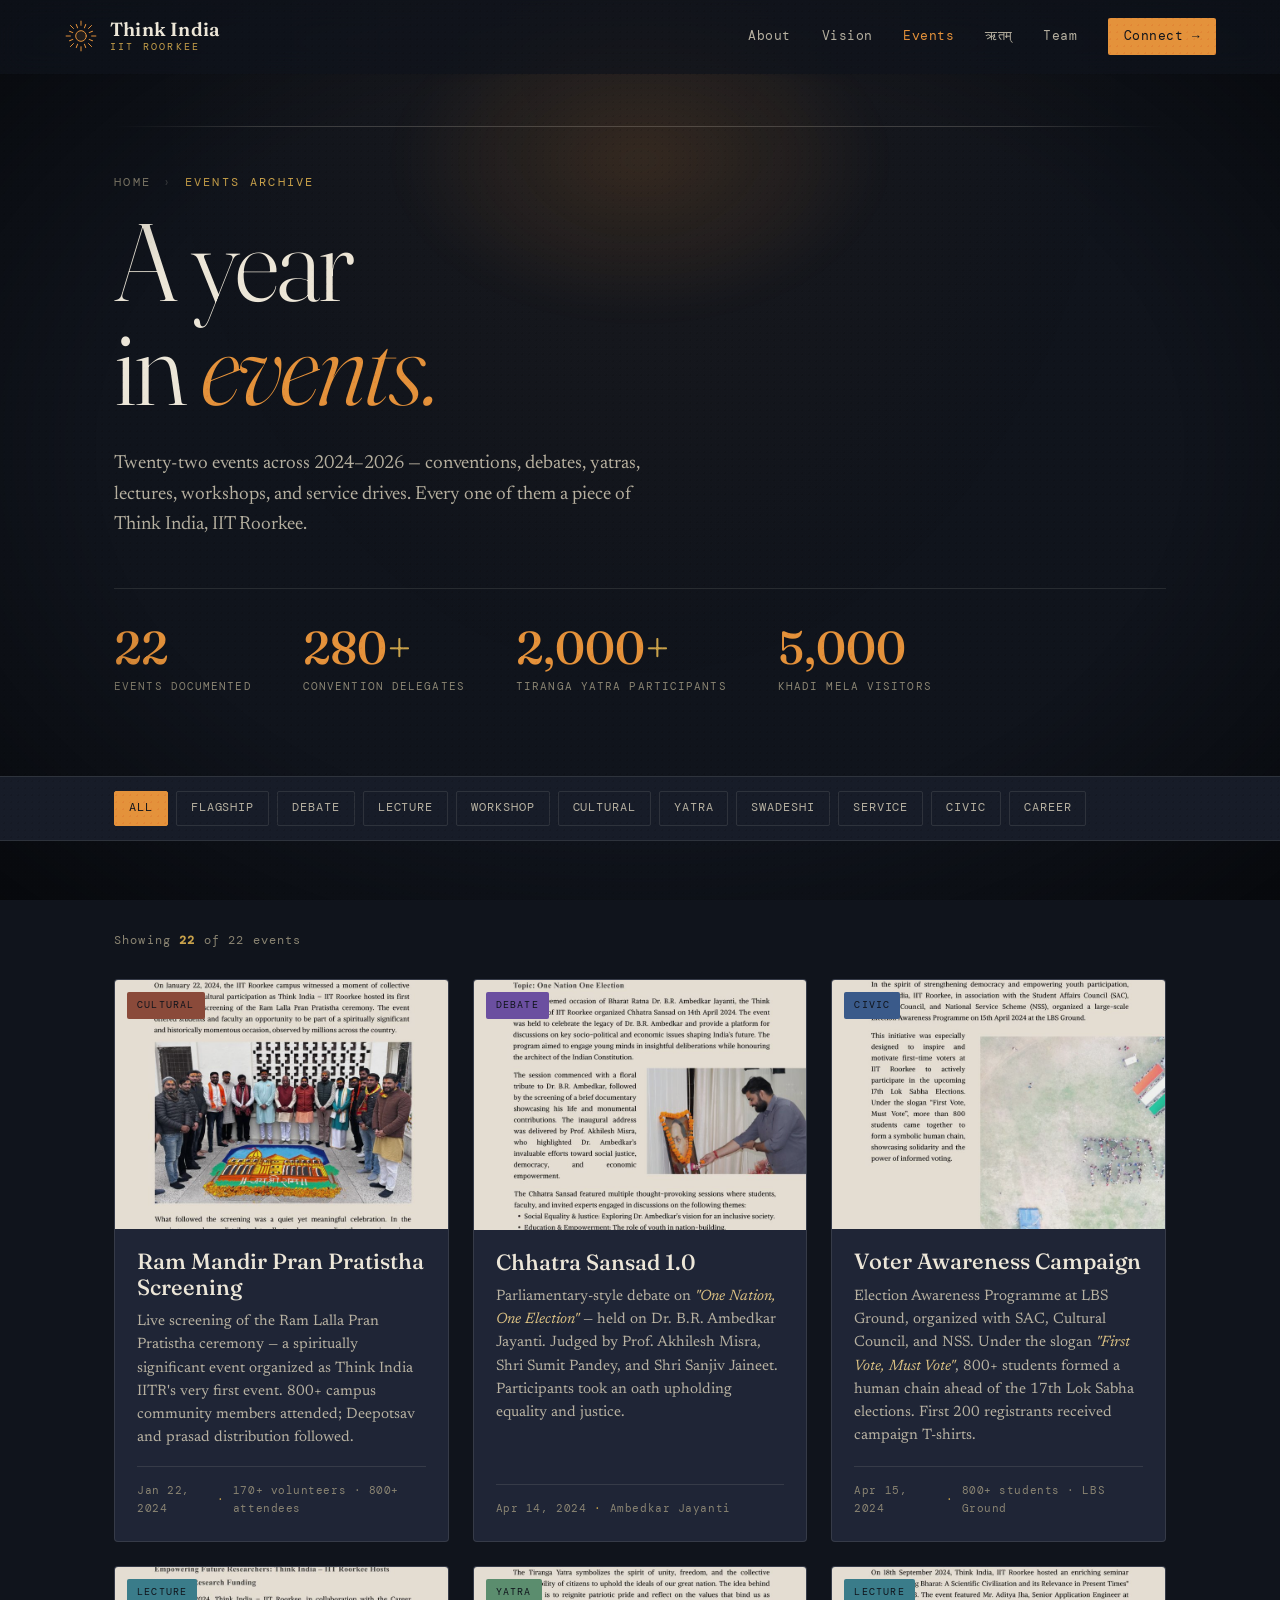
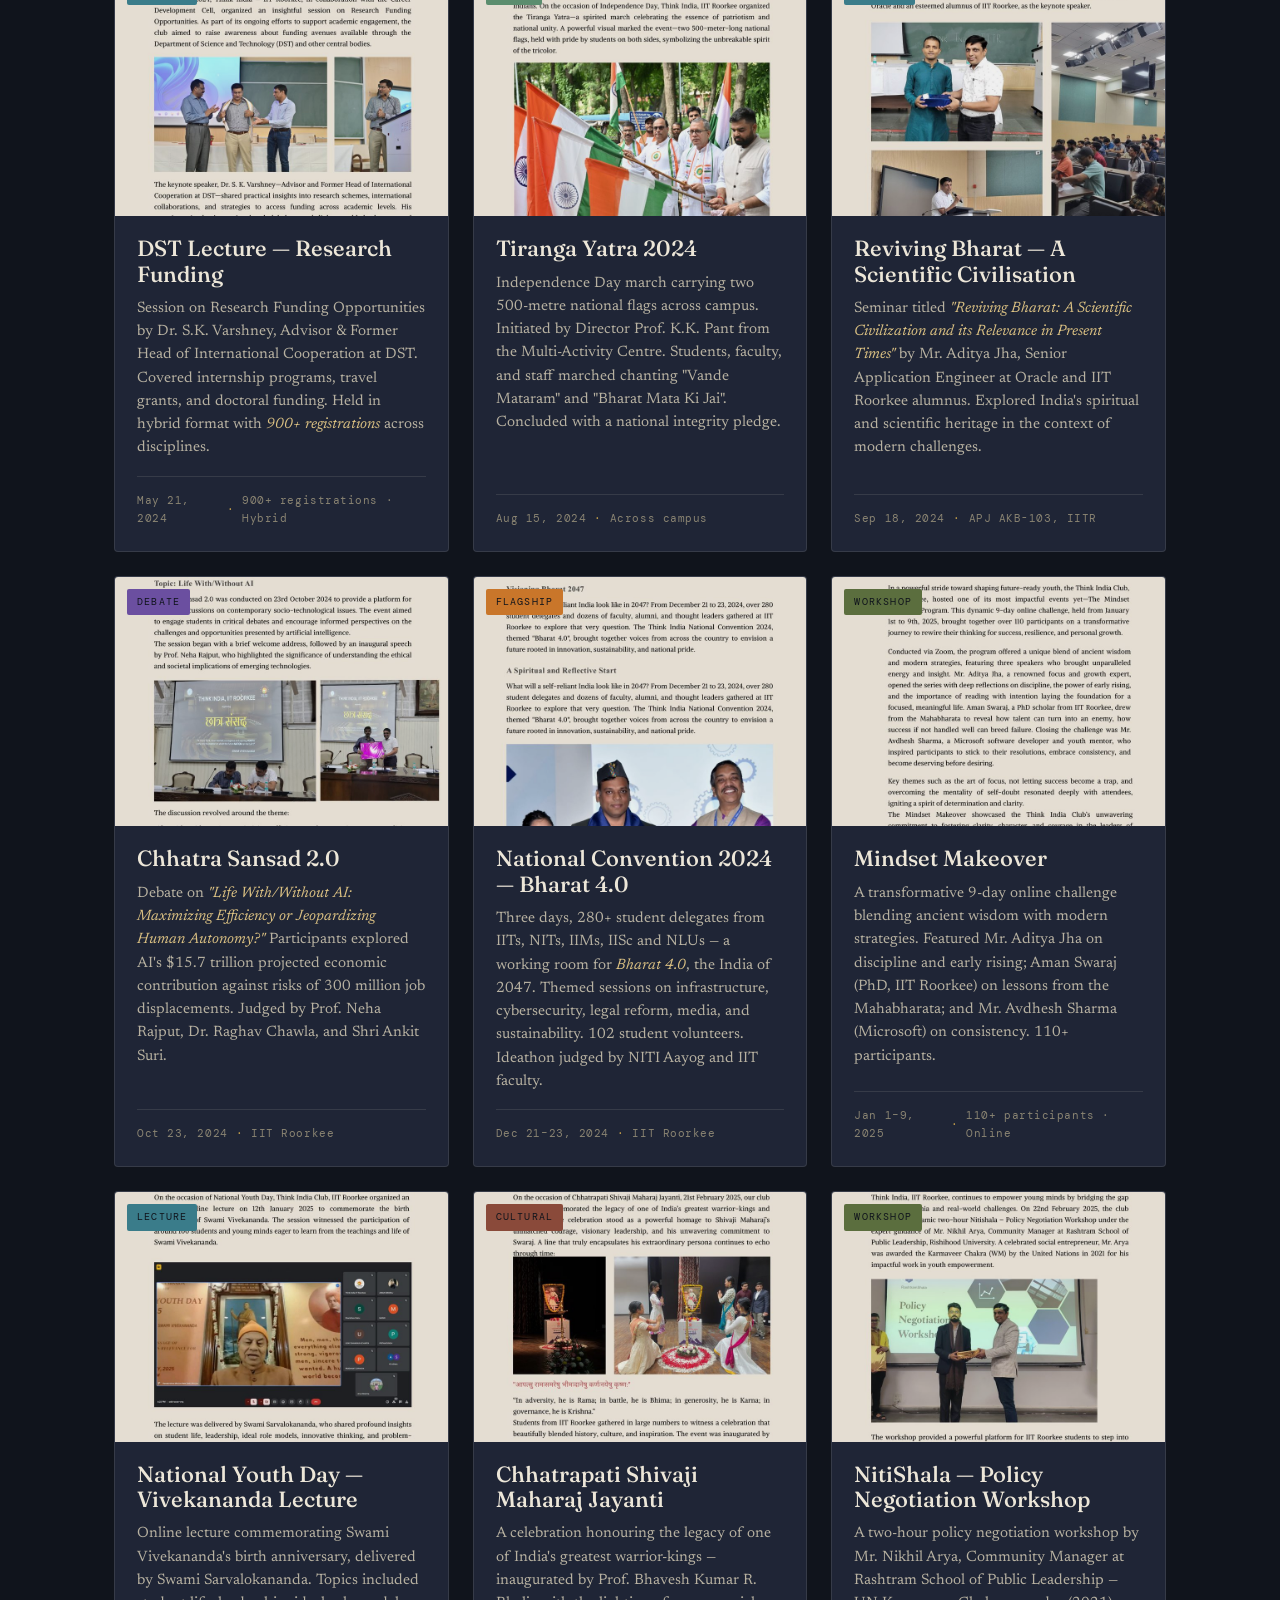
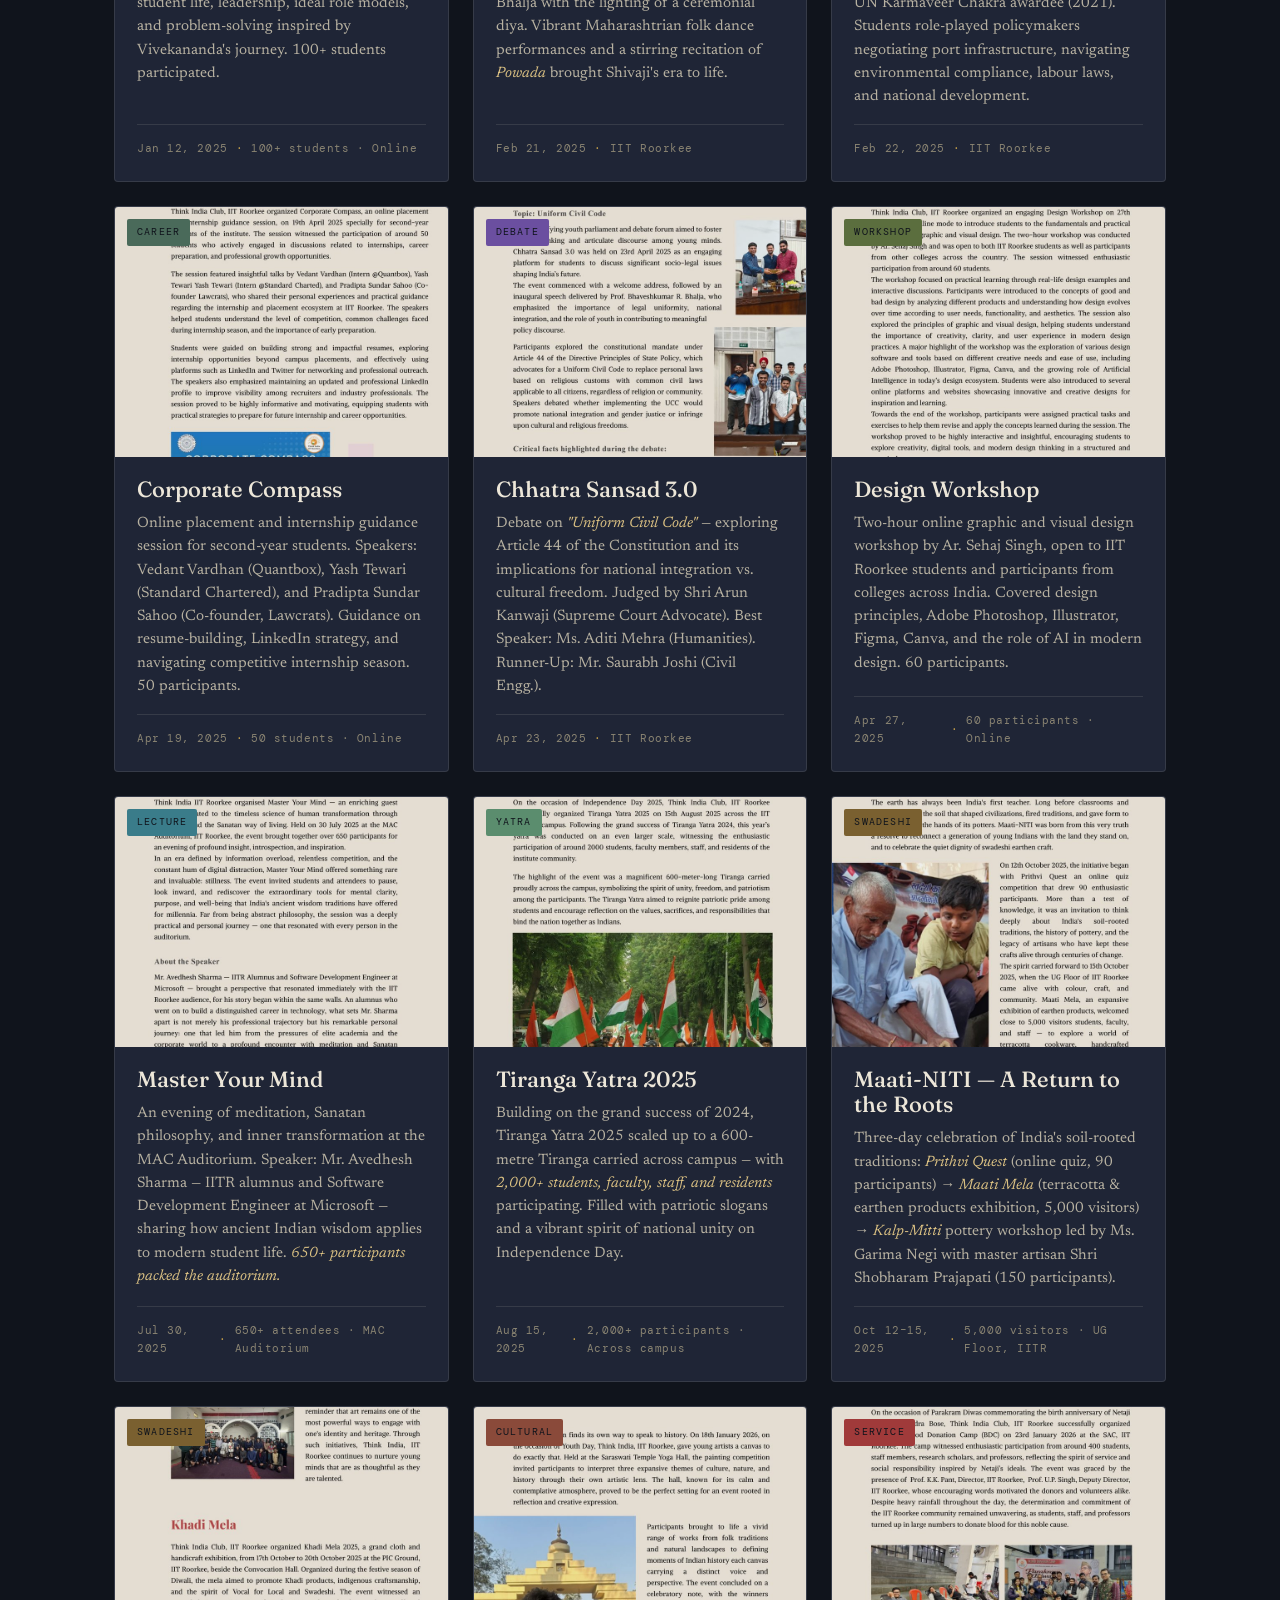
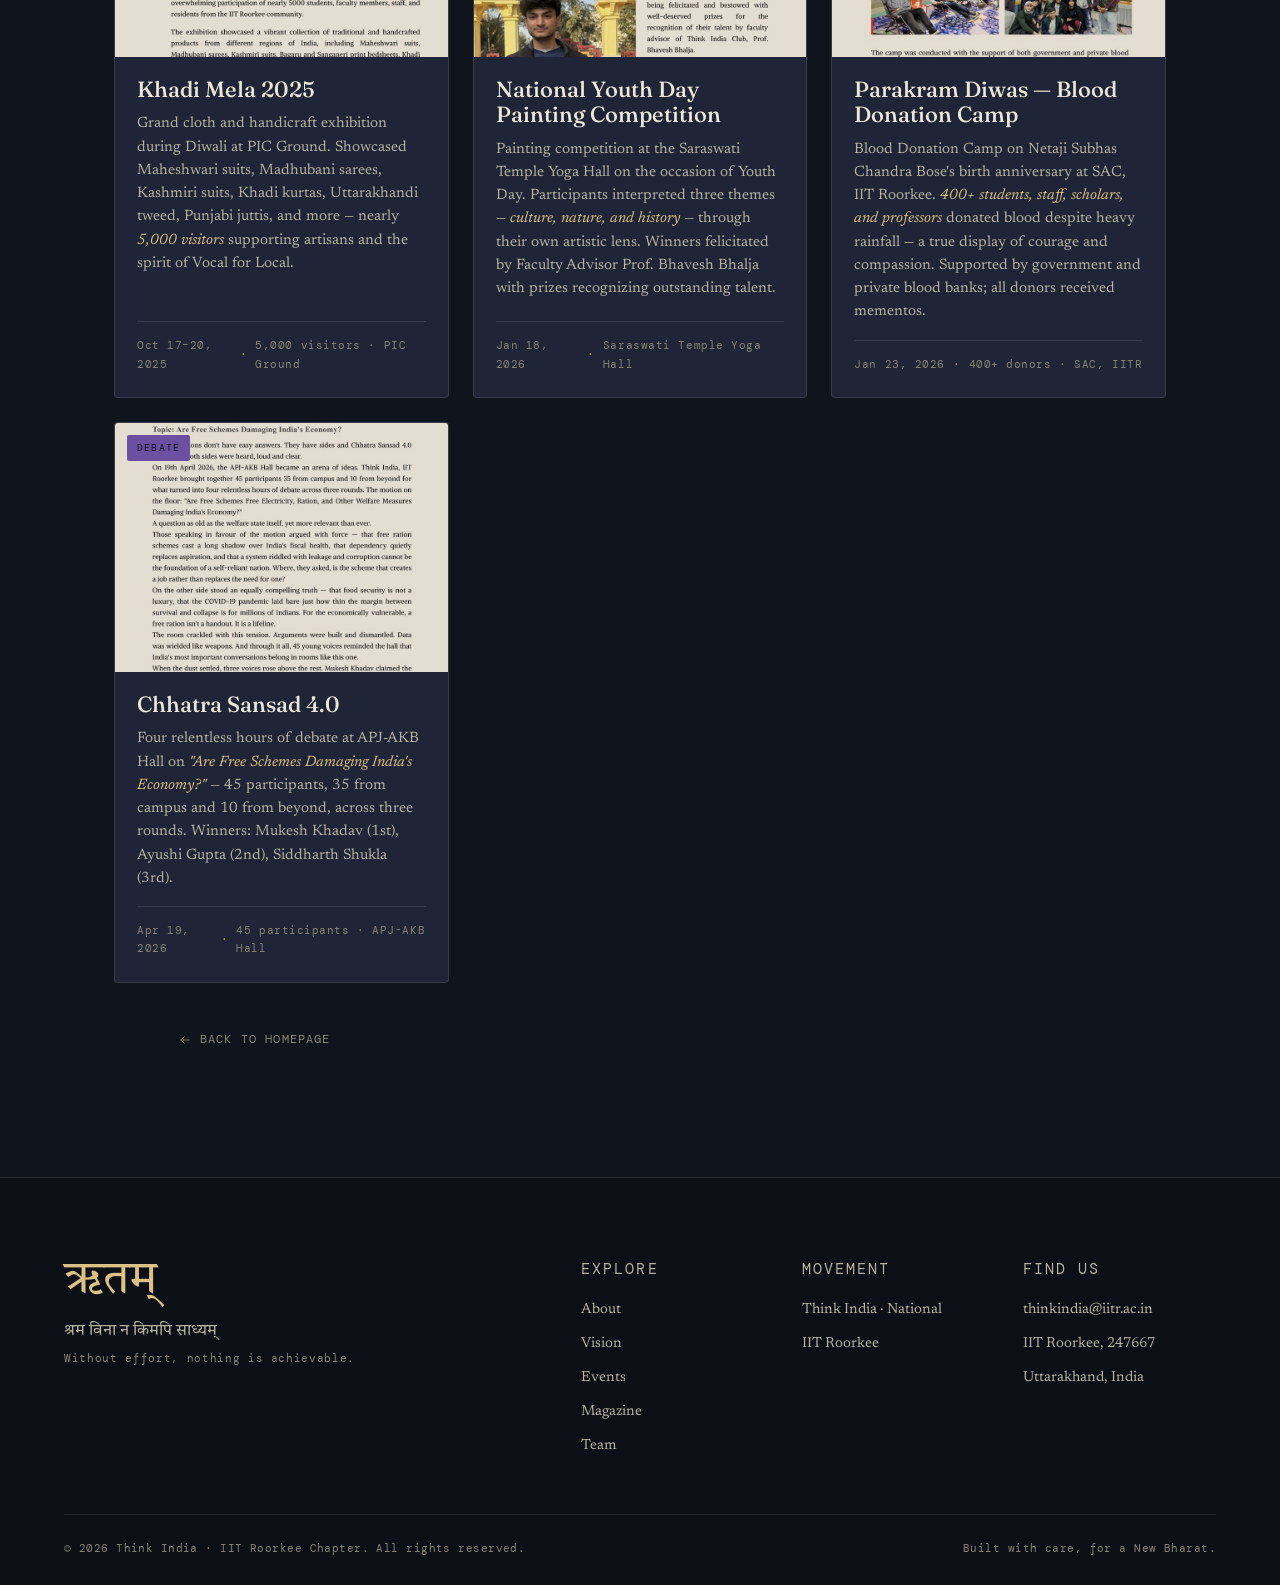
==== events.html @ f2f99e5f "Stage 2: Add events.html with all 22 events + magazine-extracted images - Build events.html: full de" ====
<!DOCTYPE html>
<html lang="en">
<head>
  <meta charset="UTF-8" />
  <meta name="viewport" content="width=device-width, initial-scale=1.0" />
  <title>Events — Think India · IIT Roorkee</title>
  <meta name="description" content="All 22 events by Think India, IIT Roorkee — conventions, debates, lectures, yatras, workshops, and service drives across 2024–2026." />

  <link rel="preconnect" href="https://fonts.googleapis.com">
  <link rel="preconnect" href="https://fonts.gstatic.com" crossorigin>
  <link href="https://fonts.googleapis.com/css2?family=Fraunces:ital,opsz,wght,SOFT,WONK@0,9..144,300..900,0..100,0..1;1,9..144,300..900,0..100,0..1&family=Newsreader:ital,opsz,wght@0,6..72,300..700;1,6..72,300..700&family=Tiro+Devanagari+Sanskrit:ital@0;1&family=DM+Mono:wght@400;500&display=swap" rel="stylesheet">

  <link rel="stylesheet" href="styles.css" />
  <style>
    /* ── Events-page–specific styles ── */

    .ev-hero {
      max-width: var(--maxw);
      margin: 0 auto;
      padding: clamp(120px,18vh,200px) var(--shell-pad-x) clamp(48px,7vw,80px);
      position: relative;
    }
    .ev-hero-glow {
      position: absolute;
      top: 0; left: 50%;
      transform: translateX(-50%);
      width: min(500px, 80vw);
      height: 320px;
      background: radial-gradient(ellipse, rgba(228,146,59,0.14) 0%, transparent 70%);
      pointer-events: none;
      filter: blur(12px);
    }
    .ev-hero-rule {
      position: absolute;
      top: clamp(100px,14vh,150px);
      left: var(--shell-pad-x); right: var(--shell-pad-x);
      height: 1px;
      background: linear-gradient(to right, transparent, var(--line-strong) 14%, var(--line-strong) 86%, transparent);
    }
    .ev-hero-kicker {
      font-family: var(--f-mono);
      font-size: 11.5px;
      letter-spacing: 0.2em;
      text-transform: uppercase;
      color: var(--gold);
      margin-bottom: 18px;
      display: flex;
      align-items: center;
      gap: 12px;
    }
    .ev-hero-kicker a {
      color: var(--ink-muted);
      transition: color 0.2s;
    }
    .ev-hero-kicker a:hover { color: var(--saffron); }
    .ev-hero-kicker span { color: var(--line-strong); }
    .ev-hero-title {
      font-family: var(--f-display);
      font-weight: 300;
      font-size: clamp(44px, 9vw, 110px);
      line-height: 0.94;
      letter-spacing: -0.025em;
      margin: 0 0 clamp(20px,3vw,32px);
      color: var(--ink);
    }
    .ev-hero-title em {
      font-style: italic;
      color: var(--saffron);
    }
    .ev-hero-deck {
      font-size: clamp(16px,1.6vw,19px);
      line-height: 1.6;
      color: var(--ink-soft);
      max-width: 54ch;
      margin: 0;
    }
    .ev-hero-stats {
      display: flex;
      gap: clamp(24px,4vw,56px);
      margin-top: clamp(32px,4vw,48px);
      padding-top: clamp(24px,3vw,36px);
      border-top: 1px solid var(--line);
      flex-wrap: wrap;
    }
    .ev-hero-stat-num {
      display: block;
      font-family: var(--f-display);
      font-weight: 500;
      font-size: clamp(28px,4vw,46px);
      line-height: 1;
      color: var(--saffron);
    }
    .ev-hero-stat-label {
      display: block;
      font-family: var(--f-mono);
      font-size: 11px;
      letter-spacing: 0.1em;
      text-transform: uppercase;
      color: var(--ink-muted);
      margin-top: 6px;
    }

    /* ── Filter bar ── */
    .ev-filters-wrap {
      background: var(--surface);
      border-top: 1px solid var(--line);
      border-bottom: 1px solid var(--line);
      position: sticky;
      top: 65px;
      z-index: 20;
    }
    .ev-filters {
      max-width: var(--maxw);
      margin: 0 auto;
      padding: 14px var(--shell-pad-x);
      display: flex;
      align-items: center;
      gap: 8px;
      overflow-x: auto;
      scrollbar-width: none;
    }
    .ev-filters::-webkit-scrollbar { display: none; }
    .ev-filter-btn {
      font-family: var(--f-mono);
      font-size: 11.5px;
      letter-spacing: 0.08em;
      text-transform: uppercase;
      color: var(--ink-soft);
      background: transparent;
      border: 1px solid var(--line);
      border-radius: 2px;
      padding: 7px 14px;
      white-space: nowrap;
      cursor: pointer;
      transition: all 0.22s var(--ease);
    }
    .ev-filter-btn:hover {
      border-color: var(--line-strong);
      color: var(--ink);
    }
    .ev-filter-btn.is-active {
      background: var(--saffron);
      border-color: var(--saffron);
      color: var(--bg);
    }

    /* ── Events grid ── */
    .ev-grid-wrap {
      max-width: var(--maxw);
      margin: 0 auto;
      padding: clamp(48px,7vw,80px) var(--shell-pad-x);
    }
    .ev-count {
      font-family: var(--f-mono);
      font-size: 11.5px;
      letter-spacing: 0.1em;
      color: var(--ink-muted);
      margin-bottom: 28px;
    }
    .ev-count strong { color: var(--gold); }

    .ev-grid {
      display: grid;
      grid-template-columns: repeat(3, 1fr);
      gap: clamp(14px,2vw,24px);
    }

    /* card — reuse .ev-card from styles.css, extend here */
    .ev-card { cursor: default; }
    .ev-card[data-href] { cursor: pointer; }

    /* No-image placeholder */
    .ev-card-placeholder {
      width: 100%; height: 100%;
      display: flex;
      align-items: center;
      justify-content: center;
      background: var(--surface-3);
      position: relative;
      overflow: hidden;
    }
    .ev-card-placeholder::before {
      content: "";
      position: absolute;
      inset: 0;
      background: var(--placeholder-grad, linear-gradient(135deg, rgba(228,146,59,0.18) 0%, rgba(91,141,110,0.12) 100%));
    }
    .ev-card-placeholder-letter {
      font-family: var(--f-display);
      font-size: 72px;
      font-weight: 600;
      color: rgba(236,230,216,0.1);
      position: relative;
      z-index: 1;
      user-select: none;
    }

    .ev-card-tag-debate   { background: #6b4fa0; }
    .ev-card-tag-lecture  { background: #3a7c8a; }
    .ev-card-tag-workshop { background: #5b6e3e; }
    .ev-card-tag-cultural { background: #8a4a3a; }
    .ev-card-tag-yatra    { background: var(--green); }
    .ev-card-tag-swadeshi { background: #7a6030; }
    .ev-card-tag-service  { background: #a03a3a; }
    .ev-card-tag-civic    { background: #3a5a8a; }
    .ev-card-tag-flagship { background: var(--saffron-deep); }
    .ev-card-tag-career   { background: #4a6a5a; }

    .ev-card.is-hidden { display: none; }

    /* No results */
    .ev-no-results {
      grid-column: 1/-1;
      text-align: center;
      padding: 60px 0;
      font-family: var(--f-display);
      font-style: italic;
      color: var(--ink-muted);
      font-size: 20px;
    }

    /* Back to top */
    .ev-back {
      display: inline-flex;
      align-items: center;
      gap: 8px;
      font-family: var(--f-mono);
      font-size: 11.5px;
      letter-spacing: 0.1em;
      text-transform: uppercase;
      color: var(--ink-muted);
      padding: clamp(32px,4vw,48px) var(--shell-pad-x);
      max-width: var(--maxw);
      margin: 0 auto;
      display: flex;
      transition: color 0.2s;
    }
    .ev-back:hover { color: var(--saffron); }
    .ev-back svg { width: 14px; height: 14px; }

    /* Responsive */
    @media (max-width: 900px) {
      .ev-grid { grid-template-columns: repeat(2,1fr); }
    }
    @media (max-width: 560px) {
      .ev-grid { grid-template-columns: 1fr; }
      .ev-hero-stats { gap: 20px; }
    }
  </style>
</head>
<body>

  <div class="grain" aria-hidden="true"></div>

  <!-- NAV -->
  <header class="nav" id="nav">
    <a href="index.html" class="brand" aria-label="Think India IIT Roorkee — home">
      <svg class="brand-mark" viewBox="0 0 48 48" aria-hidden="true">
        <g stroke="currentColor" stroke-width="1.4" fill="none" stroke-linecap="round">
          <circle cx="24" cy="24" r="7.5" fill="currentColor" fill-opacity="0.1"/>
          <line x1="24" y1="3" x2="24" y2="9"/>
          <line x1="24" y1="39" x2="24" y2="45"/>
          <line x1="3" y1="24" x2="9" y2="24"/>
          <line x1="39" y1="24" x2="45" y2="24"/>
          <line x1="9.1" y1="9.1" x2="13.4" y2="13.4"/>
          <line x1="34.6" y1="34.6" x2="38.9" y2="38.9"/>
          <line x1="38.9" y1="9.1" x2="34.6" y2="13.4"/>
          <line x1="13.4" y1="34.6" x2="9.1" y2="38.9"/>
          <line x1="24" y1="6.5" x2="24" y2="11.5" transform="rotate(22.5 24 24)"/>
          <line x1="24" y1="6.5" x2="24" y2="11.5" transform="rotate(67.5 24 24)"/>
          <line x1="24" y1="6.5" x2="24" y2="11.5" transform="rotate(112.5 24 24)"/>
          <line x1="24" y1="6.5" x2="24" y2="11.5" transform="rotate(157.5 24 24)"/>
          <line x1="24" y1="6.5" x2="24" y2="11.5" transform="rotate(202.5 24 24)"/>
          <line x1="24" y1="6.5" x2="24" y2="11.5" transform="rotate(247.5 24 24)"/>
          <line x1="24" y1="6.5" x2="24" y2="11.5" transform="rotate(292.5 24 24)"/>
          <line x1="24" y1="6.5" x2="24" y2="11.5" transform="rotate(337.5 24 24)"/>
        </g>
      </svg>
      <span class="brand-text">
        <span class="brand-name">Think India</span>
        <span class="brand-sub">IIT Roorkee</span>
      </span>
    </a>

    <nav class="nav-links" aria-label="Primary">
      <a href="index.html#about">About</a>
      <a href="index.html#pillars">Vision</a>
      <a href="events.html" style="color:var(--saffron)">Events</a>
      <a href="index.html#magazine">ऋतम्</a>
      <a href="index.html#team">Team</a>
      <a href="index.html#connect" class="nav-cta">Connect →</a>
    </nav>

    <button class="nav-toggle" aria-label="Toggle menu" aria-expanded="false">
      <span></span><span></span><span></span>
    </button>
  </header>

  <!-- HERO -->
  <div class="ev-hero">
    <div class="ev-hero-glow" aria-hidden="true"></div>
    <div class="ev-hero-rule" aria-hidden="true"></div>

    <p class="ev-hero-kicker">
      <a href="index.html">Home</a>
      <span>›</span>
      Events Archive
    </p>

    <h1 class="ev-hero-title">A year<br>in <em>events.</em></h1>
    <p class="ev-hero-deck">Twenty-two events across 2024–2026 — conventions, debates, yatras, lectures, workshops, and service drives. Every one of them a piece of Think India, IIT Roorkee.</p>

    <div class="ev-hero-stats">
      <div>
        <span class="ev-hero-stat-num">22</span>
        <span class="ev-hero-stat-label">Events documented</span>
      </div>
      <div>
        <span class="ev-hero-stat-num">280<span style="color:var(--gold)">+</span></span>
        <span class="ev-hero-stat-label">Convention delegates</span>
      </div>
      <div>
        <span class="ev-hero-stat-num">2,000<span style="color:var(--gold)">+</span></span>
        <span class="ev-hero-stat-label">Tiranga Yatra participants</span>
      </div>
      <div>
        <span class="ev-hero-stat-num">5,000</span>
        <span class="ev-hero-stat-label">Khadi Mela visitors</span>
      </div>
    </div>
  </div>

  <!-- FILTERS -->
  <div class="ev-filters-wrap">
    <div class="ev-filters" role="group" aria-label="Filter events by category">
      <button class="ev-filter-btn is-active" data-filter="all">All</button>
      <button class="ev-filter-btn" data-filter="flagship">Flagship</button>
      <button class="ev-filter-btn" data-filter="debate">Debate</button>
      <button class="ev-filter-btn" data-filter="lecture">Lecture</button>
      <button class="ev-filter-btn" data-filter="workshop">Workshop</button>
      <button class="ev-filter-btn" data-filter="cultural">Cultural</button>
      <button class="ev-filter-btn" data-filter="yatra">Yatra</button>
      <button class="ev-filter-btn" data-filter="swadeshi">Swadeshi</button>
      <button class="ev-filter-btn" data-filter="service">Service</button>
      <button class="ev-filter-btn" data-filter="civic">Civic</button>
      <button class="ev-filter-btn" data-filter="career">Career</button>
    </div>
  </div>

  <!-- GRID -->
  <div class="ev-grid-wrap">
    <p class="ev-count">Showing <strong id="ev-visible-count">22</strong> of 22 events</p>

    <div class="ev-grid" id="ev-grid">

      <!-- 01 · Ram Mandir Pran Pratistha Screening -->
      <article class="ev-card reveal" data-category="cultural" id="ram-mandir">
        <div class="ev-card-media">
          <img src="images/event-ram-mandir.jpg" alt="Live screening of Ram Lalla Pran Pratistha at IIT Roorkee" loading="lazy" />
          <span class="ev-card-tag ev-card-tag-cultural">Cultural</span>
        </div>
        <div class="ev-card-body">
          <h3 class="ev-card-title">Ram Mandir Pran Pratistha Screening</h3>
          <p class="ev-card-text">Live screening of the Ram Lalla Pran Pratistha ceremony — a spiritually significant event organized as Think India IITR's very first event. 800+ campus community members attended; Deepotsav and prasad distribution followed.</p>
          <div class="ev-card-meta">
            <span>Jan 22, 2024</span><span class="ev-dot">·</span><span>170+ volunteers · 800+ attendees</span>
          </div>
        </div>
      </article>

      <!-- 02 · Chhatra Sansad 1.0 -->
      <article class="ev-card reveal" data-category="debate" id="chhatra-sansad-1">
        <div class="ev-card-media">
          <img src="images/event-chhatra-sansad-1.jpg" alt="Chhatra Sansad 1.0 — One Nation One Election debate" loading="lazy" />
          <span class="ev-card-tag ev-card-tag-debate">Debate</span>
        </div>
        <div class="ev-card-body">
          <h3 class="ev-card-title">Chhatra Sansad 1.0</h3>
          <p class="ev-card-text">Parliamentary-style debate on <em>"One Nation, One Election"</em> — held on Dr. B.R. Ambedkar Jayanti. Judged by Prof. Akhilesh Misra, Shri Sumit Pandey, and Shri Sanjiv Jaineet. Participants took an oath upholding equality and justice.</p>
          <div class="ev-card-meta">
            <span>Apr 14, 2024</span><span class="ev-dot">·</span><span>Ambedkar Jayanti</span>
          </div>
        </div>
      </article>

      <!-- 03 · Voter Awareness Campaign -->
      <article class="ev-card reveal" data-category="civic" id="voter-awareness">
        <div class="ev-card-media">
          <img src="images/event-voter-awareness.jpg" alt="Students forming a human chain for voter awareness at LBS Ground" loading="lazy" />
          <span class="ev-card-tag ev-card-tag-civic">Civic</span>
        </div>
        <div class="ev-card-body">
          <h3 class="ev-card-title">Voter Awareness Campaign</h3>
          <p class="ev-card-text">Election Awareness Programme at LBS Ground, organized with SAC, Cultural Council, and NSS. Under the slogan <em>"First Vote, Must Vote"</em>, 800+ students formed a human chain ahead of the 17th Lok Sabha elections. First 200 registrants received campaign T-shirts.</p>
          <div class="ev-card-meta">
            <span>Apr 15, 2024</span><span class="ev-dot">·</span><span>800+ students · LBS Ground</span>
          </div>
        </div>
      </article>

      <!-- 04 · DST Lecture by S.K. Varshney -->
      <article class="ev-card reveal" data-category="lecture" id="dst-lecture">
        <div class="ev-card-media">
          <img src="images/event-dst-lecture.jpg" alt="DST Research Funding lecture by Dr. S.K. Varshney" loading="lazy" />
          <span class="ev-card-tag ev-card-tag-lecture">Lecture</span>
        </div>
        <div class="ev-card-body">
          <h3 class="ev-card-title">DST Lecture — Research Funding</h3>
          <p class="ev-card-text">Session on Research Funding Opportunities by Dr. S.K. Varshney, Advisor & Former Head of International Cooperation at DST. Covered internship programs, travel grants, and doctoral funding. Held in hybrid format with <em>900+ registrations</em> across disciplines.</p>
          <div class="ev-card-meta">
            <span>May 21, 2024</span><span class="ev-dot">·</span><span>900+ registrations · Hybrid</span>
          </div>
        </div>
      </article>

      <!-- 05 · Tiranga Yatra 2024 -->
      <article class="ev-card reveal" data-category="yatra" id="tiranga-yatra-2024">
        <div class="ev-card-media">
          <img src="images/event-tiranga-2024.jpg" alt="Students holding the tricolour during the Tiranga Yatra 2024" loading="lazy" />
          <span class="ev-card-tag ev-card-tag-yatra">Yatra</span>
        </div>
        <div class="ev-card-body">
          <h3 class="ev-card-title">Tiranga Yatra 2024</h3>
          <p class="ev-card-text">Independence Day march carrying two 500-metre national flags across campus. Initiated by Director Prof. K.K. Pant from the Multi-Activity Centre. Students, faculty, and staff marched chanting "Vande Mataram" and "Bharat Mata Ki Jai". Concluded with a national integrity pledge.</p>
          <div class="ev-card-meta">
            <span>Aug 15, 2024</span><span class="ev-dot">·</span><span>Across campus</span>
          </div>
        </div>
      </article>

      <!-- 06 · Reviving Bharat Lecture -->
      <article class="ev-card reveal" data-category="lecture" id="reviving-bharat">
        <div class="ev-card-media">
          <img src="images/event-reviving-bharat.jpg" alt="Reviving Bharat seminar at IIT Roorkee" loading="lazy" />
          <span class="ev-card-tag ev-card-tag-lecture">Lecture</span>
        </div>
        <div class="ev-card-body">
          <h3 class="ev-card-title">Reviving Bharat — A Scientific Civilisation</h3>
          <p class="ev-card-text">Seminar titled <em>"Reviving Bharat: A Scientific Civilization and its Relevance in Present Times"</em> by Mr. Aditya Jha, Senior Application Engineer at Oracle and IIT Roorkee alumnus. Explored India's spiritual and scientific heritage in the context of modern challenges.</p>
          <div class="ev-card-meta">
            <span>Sep 18, 2024</span><span class="ev-dot">·</span><span>APJ AKB-103, IITR</span>
          </div>
        </div>
      </article>

      <!-- 07 · Chhatra Sansad 2.0 -->
      <article class="ev-card reveal" data-category="debate" id="chhatra-sansad-2">
        <div class="ev-card-media">
          <img src="images/event-chhatra-sansad-2.jpg" alt="Chhatra Sansad 2.0 — Life With/Without AI debate" loading="lazy" />
          <span class="ev-card-tag ev-card-tag-debate">Debate</span>
        </div>
        <div class="ev-card-body">
          <h3 class="ev-card-title">Chhatra Sansad 2.0</h3>
          <p class="ev-card-text">Debate on <em>"Life With/Without AI: Maximizing Efficiency or Jeopardizing Human Autonomy?"</em> Participants explored AI's $15.7 trillion projected economic contribution against risks of 300 million job displacements. Judged by Prof. Neha Rajput, Dr. Raghav Chawla, and Shri Ankit Suri.</p>
          <div class="ev-card-meta">
            <span>Oct 23, 2024</span><span class="ev-dot">·</span><span>IIT Roorkee</span>
          </div>
        </div>
      </article>

      <!-- 08 · Think India National Convention 2024 -->
      <article class="ev-card reveal" data-category="flagship" id="convention">
        <div class="ev-card-media">
          <img src="images/event-convention-2024.jpg" alt="Panel discussion at the Think India National Convention 2024" loading="lazy" />
          <span class="ev-card-tag ev-card-tag-flagship">Flagship</span>
        </div>
        <div class="ev-card-body">
          <h3 class="ev-card-title">National Convention 2024 — Bharat 4.0</h3>
          <p class="ev-card-text">Three days, 280+ student delegates from IITs, NITs, IIMs, IISc and NLUs — a working room for <em>Bharat 4.0</em>, the India of 2047. Themed sessions on infrastructure, cybersecurity, legal reform, media, and sustainability. 102 student volunteers. Ideathon judged by NITI Aayog and IIT faculty.</p>
          <div class="ev-card-meta">
            <span>Dec 21–23, 2024</span><span class="ev-dot">·</span><span>IIT Roorkee</span>
          </div>
        </div>
      </article>

      <!-- 09 · Mindset Makeover -->
      <article class="ev-card reveal" data-category="workshop" id="mindset-makeover">
        <div class="ev-card-media">
          <img src="images/event-mindset-makeover.jpg" alt="Mindset Makeover 9-day online challenge" loading="lazy" />
          <span class="ev-card-tag ev-card-tag-workshop">Workshop</span>
        </div>
        <div class="ev-card-body">
          <h3 class="ev-card-title">Mindset Makeover</h3>
          <p class="ev-card-text">A transformative 9-day online challenge blending ancient wisdom with modern strategies. Featured Mr. Aditya Jha on discipline and early rising; Aman Swaraj (PhD, IIT Roorkee) on lessons from the Mahabharata; and Mr. Avdhesh Sharma (Microsoft) on consistency. 110+ participants.</p>
          <div class="ev-card-meta">
            <span>Jan 1–9, 2025</span><span class="ev-dot">·</span><span>110+ participants · Online</span>
          </div>
        </div>
      </article>

      <!-- 10 · National Youth Day -->
      <article class="ev-card reveal" data-category="lecture" id="national-youth-day">
        <div class="ev-card-media">
          <img src="images/event-national-youth-day.jpg" alt="National Youth Day Vivekananda lecture" loading="lazy" />
          <span class="ev-card-tag ev-card-tag-lecture">Lecture</span>
        </div>
        <div class="ev-card-body">
          <h3 class="ev-card-title">National Youth Day — Vivekananda Lecture</h3>
          <p class="ev-card-text">Online lecture commemorating Swami Vivekananda's birth anniversary, delivered by Swami Sarvalokananda. Topics included student life, leadership, ideal role models, and problem-solving inspired by Vivekananda's journey. 100+ students participated.</p>
          <div class="ev-card-meta">
            <span>Jan 12, 2025</span><span class="ev-dot">·</span><span>100+ students · Online</span>
          </div>
        </div>
      </article>

      <!-- 11 · Chhatrapati Shivaji Maharaj Jayanti -->
      <article class="ev-card reveal" data-category="cultural" id="shivaji-jayanti">
        <div class="ev-card-media">
          <img src="images/event-shivaji-jayanti.jpg" alt="Chhatrapati Shivaji Maharaj Jayanti celebration at IIT Roorkee" loading="lazy" />
          <span class="ev-card-tag ev-card-tag-cultural">Cultural</span>
        </div>
        <div class="ev-card-body">
          <h3 class="ev-card-title">Chhatrapati Shivaji Maharaj Jayanti</h3>
          <p class="ev-card-text">A celebration honouring the legacy of one of India's greatest warrior-kings — inaugurated by Prof. Bhavesh Kumar R. Bhalja with the lighting of a ceremonial diya. Vibrant Maharashtrian folk dance performances and a stirring recitation of <em>Powada</em> brought Shivaji's era to life.</p>
          <div class="ev-card-meta">
            <span>Feb 21, 2025</span><span class="ev-dot">·</span><span>IIT Roorkee</span>
          </div>
        </div>
      </article>

      <!-- 12 · Negotiation Workshop (NitiShala) -->
      <article class="ev-card reveal" data-category="workshop" id="negotiation-workshop">
        <div class="ev-card-media">
          <img src="images/event-negotiation.jpg" alt="NitiShala Policy Negotiation Workshop" loading="lazy" />
          <span class="ev-card-tag ev-card-tag-workshop">Workshop</span>
        </div>
        <div class="ev-card-body">
          <h3 class="ev-card-title">NitiShala — Policy Negotiation Workshop</h3>
          <p class="ev-card-text">A two-hour policy negotiation workshop by Mr. Nikhil Arya, Community Manager at Rashtram School of Public Leadership — UN Karmaveer Chakra awardee (2021). Students role-played policymakers negotiating port infrastructure, navigating environmental compliance, labour laws, and national development.</p>
          <div class="ev-card-meta">
            <span>Feb 22, 2025</span><span class="ev-dot">·</span><span>IIT Roorkee</span>
          </div>
        </div>
      </article>

      <!-- 13 · Corporate Compass -->
      <article class="ev-card reveal" data-category="career" id="corporate-compass">
        <div class="ev-card-media">
          <img src="images/event-corporate-compass.jpg" alt="Corporate Compass placement guidance session" loading="lazy" />
          <span class="ev-card-tag ev-card-tag-career">Career</span>
        </div>
        <div class="ev-card-body">
          <h3 class="ev-card-title">Corporate Compass</h3>
          <p class="ev-card-text">Online placement and internship guidance session for second-year students. Speakers: Vedant Vardhan (Quantbox), Yash Tewari (Standard Chartered), and Pradipta Sundar Sahoo (Co-founder, Lawcrats). Guidance on resume-building, LinkedIn strategy, and navigating competitive internship season. 50 participants.</p>
          <div class="ev-card-meta">
            <span>Apr 19, 2025</span><span class="ev-dot">·</span><span>50 students · Online</span>
          </div>
        </div>
      </article>

      <!-- 14 · Chhatra Sansad 3.0 -->
      <article class="ev-card reveal" data-category="debate" id="chhatra-sansad-3">
        <div class="ev-card-media">
          <img src="images/event-chhatra-sansad-3.jpg" alt="Chhatra Sansad 3.0 — Uniform Civil Code debate" loading="lazy" />
          <span class="ev-card-tag ev-card-tag-debate">Debate</span>
        </div>
        <div class="ev-card-body">
          <h3 class="ev-card-title">Chhatra Sansad 3.0</h3>
          <p class="ev-card-text">Debate on <em>"Uniform Civil Code"</em> — exploring Article 44 of the Constitution and its implications for national integration vs. cultural freedom. Judged by Shri Arun Kanwaji (Supreme Court Advocate). Best Speaker: Ms. Aditi Mehra (Humanities). Runner-Up: Mr. Saurabh Joshi (Civil Engg.).</p>
          <div class="ev-card-meta">
            <span>Apr 23, 2025</span><span class="ev-dot">·</span><span>IIT Roorkee</span>
          </div>
        </div>
      </article>

      <!-- 15 · Design Workshop -->
      <article class="ev-card reveal" data-category="workshop" id="design-workshop">
        <div class="ev-card-media">
          <img src="images/event-design-workshop.jpg" alt="Graphic and visual design workshop" loading="lazy" />
          <span class="ev-card-tag ev-card-tag-workshop">Workshop</span>
        </div>
        <div class="ev-card-body">
          <h3 class="ev-card-title">Design Workshop</h3>
          <p class="ev-card-text">Two-hour online graphic and visual design workshop by Ar. Sehaj Singh, open to IIT Roorkee students and participants from colleges across India. Covered design principles, Adobe Photoshop, Illustrator, Figma, Canva, and the role of AI in modern design. 60 participants.</p>
          <div class="ev-card-meta">
            <span>Apr 27, 2025</span><span class="ev-dot">·</span><span>60 participants · Online</span>
          </div>
        </div>
      </article>

      <!-- 16 · Master Your Mind -->
      <article class="ev-card reveal" data-category="lecture" id="master-your-mind">
        <div class="ev-card-media">
          <img src="images/event-master-mind.jpg" alt="Master Your Mind — meditation and Sanatan philosophy lecture" loading="lazy" />
          <span class="ev-card-tag ev-card-tag-lecture">Lecture</span>
        </div>
        <div class="ev-card-body">
          <h3 class="ev-card-title">Master Your Mind</h3>
          <p class="ev-card-text">An evening of meditation, Sanatan philosophy, and inner transformation at the MAC Auditorium. Speaker: Mr. Avedhesh Sharma — IITR alumnus and Software Development Engineer at Microsoft — sharing how ancient Indian wisdom applies to modern student life. <em>650+ participants packed the auditorium.</em></p>
          <div class="ev-card-meta">
            <span>Jul 30, 2025</span><span class="ev-dot">·</span><span>650+ attendees · MAC Auditorium</span>
          </div>
        </div>
      </article>

      <!-- 17 · Tiranga Yatra 2025 -->
      <article class="ev-card reveal" data-category="yatra" id="tiranga-yatra-2025">
        <div class="ev-card-media">
          <img src="images/event-tiranga-2025.jpg" alt="Students holding the 600-metre tricolour during the Tiranga Yatra 2025" loading="lazy" />
          <span class="ev-card-tag ev-card-tag-yatra">Yatra</span>
        </div>
        <div class="ev-card-body">
          <h3 class="ev-card-title">Tiranga Yatra 2025</h3>
          <p class="ev-card-text">Building on the grand success of 2024, Tiranga Yatra 2025 scaled up to a 600-metre Tiranga carried across campus — with <em>2,000+ students, faculty, staff, and residents</em> participating. Filled with patriotic slogans and a vibrant spirit of national unity on Independence Day.</p>
          <div class="ev-card-meta">
            <span>Aug 15, 2025</span><span class="ev-dot">·</span><span>2,000+ participants · Across campus</span>
          </div>
        </div>
      </article>

      <!-- 18 · Maati-NITI -->
      <article class="ev-card reveal" data-category="swadeshi" id="maati-niti">
        <div class="ev-card-media">
          <img src="images/event-maati-niti.jpg" alt="Maati-NITI — earthen craft exhibition and pottery workshop" loading="lazy" />
          <span class="ev-card-tag ev-card-tag-swadeshi">Swadeshi</span>
        </div>
        <div class="ev-card-body">
          <h3 class="ev-card-title">Maati-NITI — A Return to the Roots</h3>
          <p class="ev-card-text">Three-day celebration of India's soil-rooted traditions: <em>Prithvi Quest</em> (online quiz, 90 participants) → <em>Maati Mela</em> (terracotta & earthen products exhibition, 5,000 visitors) → <em>Kalp-Mitti</em> pottery workshop led by Ms. Garima Negi with master artisan Shri Shobharam Prajapati (150 participants).</p>
          <div class="ev-card-meta">
            <span>Oct 12–15, 2025</span><span class="ev-dot">·</span><span>5,000 visitors · UG Floor, IITR</span>
          </div>
        </div>
      </article>

      <!-- 19 · Khadi Mela 2025 -->
      <article class="ev-card reveal" data-category="swadeshi" id="khadi-mela">
        <div class="ev-card-media">
          <img src="images/event-khadi-mela.jpg" alt="Students at the Khadi Mela handicraft exhibition" loading="lazy" />
          <span class="ev-card-tag ev-card-tag-swadeshi">Swadeshi</span>
        </div>
        <div class="ev-card-body">
          <h3 class="ev-card-title">Khadi Mela 2025</h3>
          <p class="ev-card-text">Grand cloth and handicraft exhibition during Diwali at PIC Ground. Showcased Maheshwari suits, Madhubani sarees, Kashmiri suits, Khadi kurtas, Uttarakhandi tweed, Punjabi juttis, and more — nearly <em>5,000 visitors</em> supporting artisans and the spirit of Vocal for Local.</p>
          <div class="ev-card-meta">
            <span>Oct 17–20, 2025</span><span class="ev-dot">·</span><span>5,000 visitors · PIC Ground</span>
          </div>
        </div>
      </article>

      <!-- 20 · National Youth Day Painting Competition -->
      <article class="ev-card reveal" data-category="cultural" id="painting-competition">
        <div class="ev-card-media">
          <img src="images/event-painting-comp.jpg" alt="National Youth Day painting competition at Saraswati Temple Yoga Hall" loading="lazy" />
          <span class="ev-card-tag ev-card-tag-cultural">Cultural</span>
        </div>
        <div class="ev-card-body">
          <h3 class="ev-card-title">National Youth Day Painting Competition</h3>
          <p class="ev-card-text">Painting competition at the Saraswati Temple Yoga Hall on the occasion of Youth Day. Participants interpreted three themes — <em>culture, nature, and history</em> — through their own artistic lens. Winners felicitated by Faculty Advisor Prof. Bhavesh Bhalja with prizes recognizing outstanding talent.</p>
          <div class="ev-card-meta">
            <span>Jan 18, 2026</span><span class="ev-dot">·</span><span>Saraswati Temple Yoga Hall</span>
          </div>
        </div>
      </article>

      <!-- 21 · Parakram Diwas: Blood Donation Camp -->
      <article class="ev-card reveal" data-category="service" id="parakram-diwas">
        <div class="ev-card-media">
          <img src="images/event-parakram-diwas.jpg" alt="Parakram Diwas Blood Donation Camp at SAC, IIT Roorkee" loading="lazy" />
          <span class="ev-card-tag ev-card-tag-service">Service</span>
        </div>
        <div class="ev-card-body">
          <h3 class="ev-card-title">Parakram Diwas — Blood Donation Camp</h3>
          <p class="ev-card-text">Blood Donation Camp on Netaji Subhas Chandra Bose's birth anniversary at SAC, IIT Roorkee. <em>400+ students, staff, scholars, and professors</em> donated blood despite heavy rainfall — a true display of courage and compassion. Supported by government and private blood banks; all donors received mementos.</p>
          <div class="ev-card-meta">
            <span>Jan 23, 2026</span><span class="ev-dot">·</span><span>400+ donors · SAC, IITR</span>
          </div>
        </div>
      </article>

      <!-- 22 · Chhatra Sansad 4.0 -->
      <article class="ev-card reveal" data-category="debate" id="chhatra-sansad-4">
        <div class="ev-card-media">
          <img src="images/event-chhatra-sansad-4.jpg" alt="Chhatra Sansad 4.0 — Free Schemes debate at APJ-AKB Hall" loading="lazy" />
          <span class="ev-card-tag ev-card-tag-debate">Debate</span>
        </div>
        <div class="ev-card-body">
          <h3 class="ev-card-title">Chhatra Sansad 4.0</h3>
          <p class="ev-card-text">Four relentless hours of debate at APJ-AKB Hall on <em>"Are Free Schemes Damaging India's Economy?"</em> — 45 participants, 35 from campus and 10 from beyond, across three rounds. Winners: Mukesh Khadav (1st), Ayushi Gupta (2nd), Siddharth Shukla (3rd).</p>
          <div class="ev-card-meta">
            <span>Apr 19, 2026</span><span class="ev-dot">·</span><span>45 participants · APJ-AKB Hall</span>
          </div>
        </div>
      </article>

    </div><!-- /ev-grid -->

    <!-- Back link -->
    <a href="index.html" class="ev-back">
      <svg viewBox="0 0 24 24" aria-hidden="true"><path d="M19 12H5m0 0 6-6m-6 6 6 6" stroke="currentColor" stroke-width="1.4" fill="none" stroke-linecap="round"/></svg>
      Back to homepage
    </a>
  </div>

  <!-- FOOTER -->
  <footer class="footer">
    <div class="footer-top">
      <div class="footer-brand">
        <span class="footer-mark devnagri">ऋतम्</span>
        <p class="footer-motto devnagri">श्रम विना न किमपि साध्यम्</p>
        <p class="footer-motto-en">Without effort, nothing is achievable.</p>
      </div>
      <div class="footer-cols">
        <div class="footer-col">
          <span class="footer-col-title">Explore</span>
          <a href="index.html#about">About</a>
          <a href="index.html#pillars">Vision</a>
          <a href="events.html">Events</a>
          <a href="index.html#magazine">Magazine</a>
          <a href="index.html#team">Team</a>
        </div>
        <div class="footer-col">
          <span class="footer-col-title">Movement</span>
          <a href="https://www.thinkindiaofficial.org" target="_blank" rel="noopener">Think India · National</a>
          <a href="https://www.iitr.ac.in" target="_blank" rel="noopener">IIT Roorkee</a>
        </div>
        <div class="footer-col">
          <span class="footer-col-title">Find us</span>
          <a href="mailto:thinkindia@iitr.ac.in">thinkindia@iitr.ac.in</a>
          <span>IIT Roorkee, 247667</span>
          <span>Uttarakhand, India</span>
        </div>
      </div>
    </div>
    <div class="footer-bottom">
      <span>© <span id="year">2026</span> Think India · IIT Roorkee Chapter. All rights reserved.</span>
      <span>Built with care, for a New Bharat.</span>
    </div>
  </footer>

  <script>
  (function () {
    'use strict';

    // Year
    const yr = document.getElementById('year');
    if (yr) yr.textContent = new Date().getFullYear();

    // Sticky nav
    const nav = document.getElementById('nav');
    if (nav) {
      const onScroll = () => nav.classList.toggle('is-scrolled', window.scrollY > 24);
      window.addEventListener('scroll', onScroll, { passive: true });
      onScroll();
    }

    // Mobile menu
    const toggle = document.querySelector('.nav-toggle');
    const links  = document.querySelector('.nav-links');
    if (toggle && links) {
      toggle.addEventListener('click', () => {
        const open = links.classList.toggle('is-open');
        toggle.classList.toggle('is-open', open);
        toggle.setAttribute('aria-expanded', String(open));
      });
      links.querySelectorAll('a').forEach(a => a.addEventListener('click', () => {
        links.classList.remove('is-open');
        toggle.classList.remove('is-open');
        toggle.setAttribute('aria-expanded', 'false');
      }));
    }

    // Scroll reveal
    const reveals = document.querySelectorAll('.reveal');
    reveals.forEach((el, i) => { el.style.transitionDelay = (i % 6) * 55 + 'ms'; });
    if ('IntersectionObserver' in window) {
      const io = new IntersectionObserver(entries => {
        entries.forEach(e => { if (e.isIntersecting) { e.target.classList.add('is-in'); io.unobserve(e.target); } });
      }, { rootMargin: '0px 0px -8% 0px', threshold: 0.06 });
      reveals.forEach(el => io.observe(el));
    } else {
      reveals.forEach(el => el.classList.add('is-in'));
    }

    // Filter logic
    const grid    = document.getElementById('ev-grid');
    const cards   = Array.from(grid.querySelectorAll('.ev-card'));
    const btns    = document.querySelectorAll('.ev-filter-btn');
    const counter = document.getElementById('ev-visible-count');

    function applyFilter(filter) {
      let visible = 0;
      cards.forEach(card => {
        const match = filter === 'all' || card.dataset.category === filter;
        card.classList.toggle('is-hidden', !match);
        if (match) visible++;
      });
      counter.textContent = visible;

      // No results message
      let noRes = grid.querySelector('.ev-no-results');
      if (visible === 0) {
        if (!noRes) {
          noRes = document.createElement('p');
          noRes.className = 'ev-no-results';
          noRes.textContent = 'No events in this category yet.';
          grid.appendChild(noRes);
        }
      } else if (noRes) {
        noRes.remove();
      }
    }

    btns.forEach(btn => {
      btn.addEventListener('click', () => {
        btns.forEach(b => b.classList.remove('is-active'));
        btn.classList.add('is-active');
        applyFilter(btn.dataset.filter);
      });
    });

    // Handle anchor links from index.html (e.g. events.html#convention)
    const hash = location.hash.slice(1);
    if (hash) {
      const target = document.getElementById(hash);
      if (target) {
        setTimeout(() => target.scrollIntoView({ behavior: 'smooth', block: 'center' }), 400);
        target.style.outline = '2px solid var(--saffron)';
        target.style.borderRadius = '4px';
        setTimeout(() => target.style.outline = '', 2500);
      }
    }
  })();
  </script>
</body>
</html>
---- styles.css ----
/* ============================================================
   Think India · IIT Roorkee — "Midnight Bharat"
   A dark editorial design: deep navy-charcoal, saffron,
   antique gold, and a quiet India green.
   ============================================================ */

/* ─────────────────────────  TOKENS  ───────────────────────── */
:root {
  /* Palette — Midnight Bharat. */
  --bg:          #10141c;       /* deep midnight navy-charcoal */
  --surface:     #171c28;       /* sections, panels */
  --surface-2:   #1f2536;       /* raised cards */
  --surface-3:   #0c0f15;       /* deepest — magazine band */

  --ink:         #ece6d8;       /* primary text — warm parchment */
  --ink-soft:    #b7b1a1;       /* secondary text */
  --ink-muted:   #8a8472;       /* muted captions */

  --saffron:     #e4923b;       /* primary accent */
  --saffron-deep:#c9762a;       /* hover / pressed */
  --gold:        #c9a24b;       /* fine detail, kickers, rules */
  --gold-soft:   #dbc183;       /* highlights */
  --green:       #5b8d6e;       /* secondary accent */

  --line:        rgba(236, 230, 216, 0.11);
  --line-soft:   rgba(236, 230, 216, 0.06);
  --line-strong: rgba(236, 230, 216, 0.20);

  /* Typography */
  --f-display: "Fraunces", "Cormorant Garamond", Georgia, serif;
  --f-body:    "Newsreader", "EB Garamond", Georgia, serif;
  --f-deva:    "Tiro Devanagari Sanskrit", "Newsreader", serif;
  --f-mono:    "DM Mono", "JetBrains Mono", ui-monospace, monospace;

  /* Spacing */
  --shell-pad-x: clamp(20px, 5vw, 80px);
  --section-y:   clamp(72px, 10vw, 144px);
  --maxw:        1180px;

  /* Motion */
  --ease: cubic-bezier(0.22, 1, 0.36, 1);
}

/* ─────────────────────────  RESET  ───────────────────────── */
*, *::before, *::after { box-sizing: border-box; }
html { scroll-behavior: smooth; -webkit-text-size-adjust: 100%; }
body {
  margin: 0;
  font-family: var(--f-body);
  font-weight: 400;
  font-size: 17px;
  line-height: 1.65;
  color: var(--ink);
  background: var(--bg);
  -webkit-font-smoothing: antialiased;
  -moz-osx-font-smoothing: grayscale;
  font-feature-settings: "kern", "liga", "calt";
  overflow-x: hidden;
}

img { max-width: 100%; display: block; }
a   { color: inherit; text-decoration: none; }
button { font: inherit; cursor: pointer; }

::selection { background: var(--saffron); color: var(--bg); }

/* Devanagari helper */
.devnagri {
  font-family: var(--f-deva);
  font-weight: 400;
  letter-spacing: 0;
}

/* ─────────────────────────  GRAIN + ATMOSPHERE  ───────────────────────── */
.grain {
  position: fixed;
  inset: 0;
  pointer-events: none;
  z-index: 100;
  opacity: 0.5;
  mix-blend-mode: overlay;
  background-image:
    radial-gradient(rgba(255, 255, 255, 0.025) 1px, transparent 1px),
    radial-gradient(rgba(0, 0, 0, 0.22) 1px, transparent 1px);
  background-size: 3px 3px, 7px 7px;
  background-position: 0 0, 1px 1px;
}

body::before {
  content: "";
  position: fixed;
  inset: 0;
  pointer-events: none;
  z-index: 1;
  background:
    radial-gradient(ellipse at 50% 0%, rgba(228, 146, 59, 0.05) 0%, transparent 55%),
    radial-gradient(ellipse at center, transparent 60%, rgba(0, 0, 0, 0.55) 100%);
}

/* ─────────────────────────  NAV  ───────────────────────── */
.nav {
  position: fixed;
  top: 0; left: 0; right: 0;
  z-index: 50;
  display: flex;
  align-items: center;
  justify-content: space-between;
  padding: 18px var(--shell-pad-x);
  background: rgba(16, 20, 28, 0.72);
  backdrop-filter: blur(14px) saturate(140%);
  -webkit-backdrop-filter: blur(14px) saturate(140%);
  border-bottom: 1px solid transparent;
  transition: padding 0.35s var(--ease), background 0.35s var(--ease), border-color 0.35s var(--ease);
}
.nav.is-scrolled {
  padding-top: 12px;
  padding-bottom: 12px;
  background: rgba(16, 20, 28, 0.92);
  border-bottom-color: var(--line);
}

.brand {
  display: flex;
  align-items: center;
  gap: 12px;
  color: var(--ink);
}
.brand-mark {
  width: 34px; height: 34px;
  color: var(--saffron);
  flex-shrink: 0;
}
.brand-text { display: flex; flex-direction: column; line-height: 1.05; }
.brand-name {
  font-family: var(--f-display);
  font-weight: 600;
  font-size: 19px;
  letter-spacing: 0.01em;
}
.brand-sub {
  font-family: var(--f-mono);
  font-size: 10px;
  letter-spacing: 0.22em;
  text-transform: uppercase;
  color: var(--gold);
  margin-top: 2px;
}

.nav-links {
  display: flex;
  align-items: center;
  gap: clamp(16px, 2.4vw, 34px);
}
.nav-links a {
  font-family: var(--f-mono);
  font-size: 12.5px;
  letter-spacing: 0.04em;
  color: var(--ink-soft);
  position: relative;
  padding: 4px 0;
  transition: color 0.25s var(--ease);
}
.nav-links a::after {
  content: "";
  position: absolute;
  left: 0; bottom: 0;
  width: 0; height: 1px;
  background: var(--saffron);
  transition: width 0.3s var(--ease);
}
.nav-links a:hover { color: var(--ink); }
.nav-links a:hover::after { width: 100%; }
.nav-links a.devnagri { font-size: 16px; }

.nav-cta {
  color: var(--bg) !important;
  background: var(--saffron);
  padding: 8px 16px !important;
  border-radius: 2px;
  transition: background 0.25s var(--ease), transform 0.25s var(--ease);
}
.nav-cta::after { display: none; }
.nav-cta:hover { background: var(--gold-soft); transform: translateY(-1px); }

.nav-toggle {
  display: none;
  flex-direction: column;
  gap: 5px;
  width: 38px; height: 38px;
  align-items: center;
  justify-content: center;
  background: transparent;
  border: 1px solid var(--line);
  border-radius: 3px;
}
.nav-toggle span {
  display: block;
  width: 18px; height: 1.6px;
  background: var(--ink);
  transition: transform 0.3s var(--ease), opacity 0.3s var(--ease);
}
.nav-toggle.is-open span:nth-child(1) { transform: translateY(6.6px) rotate(45deg); }
.nav-toggle.is-open span:nth-child(2) { opacity: 0; }
.nav-toggle.is-open span:nth-child(3) { transform: translateY(-6.6px) rotate(-45deg); }

/* ─────────────────────────  HERO  ───────────────────────── */
.hero {
  position: relative;
  max-width: var(--maxw);
  margin: 0 auto;
  padding: clamp(140px, 20vh, 220px) var(--shell-pad-x) clamp(60px, 9vw, 110px);
}
.hero-glow {
  position: absolute;
  top: 4%; left: 50%;
  transform: translateX(-50%);
  width: min(620px, 80vw);
  height: 420px;
  background: radial-gradient(ellipse, rgba(228, 146, 59, 0.16) 0%, transparent 70%);
  pointer-events: none;
  filter: blur(10px);
}
.hero-rule {
  position: absolute;
  top: clamp(118px, 16vh, 170px);
  left: var(--shell-pad-x); right: var(--shell-pad-x);
  height: 1px;
  background: linear-gradient(to right, transparent, var(--line-strong) 14%, var(--line-strong) 86%, transparent);
}

.hero-meta {
  display: flex;
  align-items: center;
  gap: 12px;
  font-family: var(--f-mono);
  font-size: 11.5px;
  letter-spacing: 0.16em;
  text-transform: uppercase;
  color: var(--gold);
  margin-bottom: clamp(28px, 5vw, 52px);
}
.hero-meta-divider { color: var(--ink-muted); }
.hero-meta-year { color: var(--ink-muted); }

.hero-title {
  font-family: var(--f-display);
  font-weight: 300;
  font-size: clamp(58px, 13vw, 168px);
  line-height: 0.92;
  letter-spacing: -0.025em;
  margin: 0;
  color: var(--ink);
}
.hero-title-pre {
  display: block;
  font-weight: 300;
  font-style: italic;
}
.hero-title-main {
  display: block;
  font-weight: 600;
  color: var(--saffron);
}
.hero-title-sub {
  display: block;
  font-family: var(--f-body);
  font-weight: 300;
  font-style: italic;
  font-size: clamp(19px, 2.6vw, 30px);
  letter-spacing: 0;
  line-height: 1.3;
  color: var(--ink-soft);
  margin-top: clamp(18px, 3vw, 30px);
}

.hero-shloka {
  margin-top: clamp(34px, 5.5vw, 60px);
  padding-left: 20px;
  border-left: 2px solid var(--gold);
}
.hero-shloka-sanskrit {
  font-size: clamp(22px, 3.4vw, 34px);
  color: var(--gold-soft);
  margin: 0 0 4px;
  line-height: 1.4;
}
.hero-shloka-en {
  font-family: var(--f-mono);
  font-size: 12px;
  letter-spacing: 0.13em;
  text-transform: uppercase;
  color: var(--ink-muted);
  margin: 0;
}

.hero-grid {
  display: grid;
  grid-template-columns: 1.55fr 1fr;
  gap: clamp(28px, 5vw, 70px);
  margin-top: clamp(40px, 6vw, 72px);
  align-items: start;
}
.hero-lede p {
  font-size: clamp(17px, 1.7vw, 20px);
  line-height: 1.6;
  margin: 0 0 16px;
  color: var(--ink);
}
.hero-lede em { color: var(--gold-soft); font-style: italic; }
.hero-lede-2 { color: var(--ink-soft) !important; }

.hero-aside {
  display: flex;
  flex-direction: column;
  gap: 20px;
  padding-top: 6px;
}
.hero-stat {
  padding: 18px 20px;
  background: var(--surface);
  border: 1px solid var(--line);
  border-radius: 3px;
}
.hero-stat-num {
  display: block;
  font-family: var(--f-display);
  font-weight: 500;
  font-size: 38px;
  line-height: 1;
  color: var(--saffron);
  margin-bottom: 8px;
}
.hero-stat-plus { color: var(--gold); }
.hero-stat-label {
  font-size: 14px;
  line-height: 1.45;
  color: var(--ink-soft);
}

.hero-scroll {
  display: inline-flex;
  align-items: center;
  gap: 10px;
  margin-top: clamp(40px, 6vw, 64px);
  font-family: var(--f-mono);
  font-size: 11.5px;
  letter-spacing: 0.14em;
  text-transform: uppercase;
  color: var(--ink-muted);
  transition: color 0.25s var(--ease);
}
.hero-scroll svg { width: 16px; height: 16px; }
.hero-scroll:hover { color: var(--saffron); }
.hero-scroll:hover svg { animation: nudge-down 0.7s var(--ease) infinite; }
@keyframes nudge-down {
  0%, 100% { transform: translateY(0); }
  50% { transform: translateY(3px); }
}

/* ─────────────────────────  TICKER  ───────────────────────── */
.ticker {
  overflow: hidden;
  border-top: 1px solid var(--line);
  border-bottom: 1px solid var(--line);
  background: var(--surface-3);
  padding: 14px 0;
}
.ticker-track {
  display: flex;
  align-items: center;
  gap: 26px;
  white-space: nowrap;
  width: max-content;
  animation: ticker-scroll 44s linear infinite;
}
.ticker-track span {
  font-family: var(--f-mono);
  font-size: 12px;
  letter-spacing: 0.16em;
  text-transform: uppercase;
  color: var(--ink-soft);
}
.ticker-track span.devnagri {
  font-size: 16px;
  letter-spacing: 0;
  text-transform: none;
  color: var(--gold-soft);
}
.ticker-dot { color: var(--saffron) !important; font-size: 9px !important; }
@keyframes ticker-scroll {
  from { transform: translateX(0); }
  to   { transform: translateX(-50%); }
}

/* ─────────────────────────  SECTION SHELL  ───────────────────────── */
.section {
  max-width: var(--maxw);
  margin: 0 auto;
  padding: var(--section-y) var(--shell-pad-x);
}

.section-head { margin-bottom: clamp(36px, 5vw, 60px); }
.section-num {
  display: inline-block;
  font-family: var(--f-mono);
  font-size: 12px;
  letter-spacing: 0.18em;
  color: var(--gold);
  margin-bottom: 14px;
}
.section-title {
  font-family: var(--f-display);
  font-weight: 400;
  font-size: clamp(30px, 4.6vw, 54px);
  line-height: 1.08;
  letter-spacing: -0.02em;
  margin: 0;
  max-width: 17ch;
  color: var(--ink);
}
.section-deck {
  font-size: clamp(16px, 1.6vw, 19px);
  line-height: 1.6;
  color: var(--ink-soft);
  max-width: 60ch;
  margin: 18px 0 0;
}
.section-deck em { color: var(--gold-soft); font-style: italic; }

/* ─────────────────────────  ABOUT  ───────────────────────── */
.about-grid {
  display: grid;
  grid-template-columns: 1.5fr 1fr;
  gap: clamp(32px, 5vw, 72px);
  align-items: start;
}
.about-text p {
  margin: 0 0 18px;
  color: var(--ink-soft);
}
.about-lead {
  font-family: var(--f-display);
  font-weight: 300;
  font-size: clamp(20px, 2.3vw, 27px);
  line-height: 1.4;
  color: var(--ink) !important;
  margin-bottom: 24px !important;
}
.about-text strong { color: var(--gold-soft); font-weight: 600; }
.about-text em { font-style: italic; color: var(--ink); }

.about-stats {
  display: flex;
  flex-direction: column;
  border-top: 1px solid var(--line);
}
.stat {
  padding: 20px 0;
  border-bottom: 1px solid var(--line);
}
.stat-figure {
  display: block;
  font-family: var(--f-display);
  font-weight: 500;
  font-size: 42px;
  line-height: 1;
  color: var(--saffron);
  margin-bottom: 8px;
}
.stat-plus { color: var(--gold); }
.stat-line {
  font-size: 14.5px;
  line-height: 1.5;
  color: var(--ink-soft);
}
.stat-line em { color: var(--gold-soft); font-style: italic; }

/* ─────────────────────────  PILLARS  ───────────────────────── */
.section-pillars { background: linear-gradient(var(--surface), var(--surface)) no-repeat; }
.section-pillars {
  max-width: 100%;
  background: var(--surface);
  border-top: 1px solid var(--line);
  border-bottom: 1px solid var(--line);
}
.section-pillars .section-head,
.section-pillars .pillars {
  max-width: var(--maxw);
  margin-left: auto;
  margin-right: auto;
}
.pillars {
  display: grid;
  grid-template-columns: repeat(4, 1fr);
  gap: 1px;
  background: var(--line);
  border: 1px solid var(--line);
}
.pillar {
  background: var(--surface);
  padding: clamp(24px, 2.6vw, 36px);
  transition: background 0.3s var(--ease);
}
.pillar:hover { background: var(--surface-2); }
.pillar-num {
  font-family: var(--f-display);
  font-style: italic;
  font-size: 26px;
  color: var(--gold);
  display: block;
  margin-bottom: 16px;
}
.pillar-title {
  font-family: var(--f-display);
  font-weight: 500;
  font-size: 21px;
  line-height: 1.2;
  margin: 0 0 12px;
  color: var(--ink);
}
.pillar p {
  font-size: 15px;
  line-height: 1.55;
  color: var(--ink-soft);
  margin: 0;
}

/* ─────────────────────────  ORNAMENT  ───────────────────────── */
.ornament {
  display: flex;
  justify-content: center;
  padding: clamp(40px, 6vw, 70px) var(--shell-pad-x);
  color: var(--gold);
}
.ornament svg { width: 200px; height: 24px; opacity: 0.8; }

/* ─────────────────────────  EVENTS  ───────────────────────── */
.events-feature {
  display: grid;
  grid-template-columns: repeat(3, 1fr);
  gap: clamp(16px, 2vw, 26px);
}
.ev-card {
  display: flex;
  flex-direction: column;
  background: var(--surface-2);
  border: 1px solid var(--line);
  border-radius: 4px;
  overflow: hidden;
  transition: transform 0.35s var(--ease), border-color 0.35s var(--ease);
}
.ev-card:hover {
  transform: translateY(-5px);
  border-color: var(--line-strong);
}
.ev-card-media {
  position: relative;
  aspect-ratio: 4 / 3;
  overflow: hidden;
}
.ev-card-media img {
  width: 100%; height: 100%;
  object-fit: cover;
  filter: saturate(0.92) brightness(0.94);
  transition: transform 0.6s var(--ease), filter 0.35s var(--ease);
}
.ev-card:hover .ev-card-media img {
  transform: scale(1.05);
  filter: saturate(1) brightness(1);
}
.ev-card-tag {
  position: absolute;
  top: 12px; left: 12px;
  font-family: var(--f-mono);
  font-size: 10px;
  letter-spacing: 0.12em;
  text-transform: uppercase;
  color: var(--bg);
  background: var(--saffron);
  padding: 5px 10px;
  border-radius: 2px;
}
.ev-card-body {
  padding: 20px 22px 24px;
  display: flex;
  flex-direction: column;
  flex: 1;
}
.ev-card-title {
  font-family: var(--f-display);
  font-weight: 500;
  font-size: 22px;
  line-height: 1.15;
  margin: 0 0 10px;
  color: var(--ink);
}
.ev-card-text {
  font-size: 15px;
  line-height: 1.55;
  color: var(--ink-soft);
  margin: 0 0 16px;
  flex: 1;
}
.ev-card-text em { color: var(--gold-soft); font-style: italic; }
.ev-card-meta {
  display: flex;
  align-items: center;
  gap: 8px;
  font-family: var(--f-mono);
  font-size: 11px;
  letter-spacing: 0.05em;
  color: var(--ink-muted);
  padding-top: 14px;
  border-top: 1px solid var(--line);
}
.ev-dot { color: var(--gold); }

.events-cta {
  display: flex;
  flex-direction: column;
  align-items: center;
  gap: 16px;
  text-align: center;
  margin-top: clamp(36px, 5vw, 56px);
}
.events-cta-note {
  font-family: var(--f-mono);
  font-size: 11.5px;
  letter-spacing: 0.04em;
  color: var(--ink-muted);
  max-width: 64ch;
  line-height: 1.7;
}

/* ─────────────────────────  BUTTONS  ───────────────────────── */
.btn-primary {
  display: inline-flex;
  align-items: center;
  gap: 10px;
  font-family: var(--f-mono);
  font-size: 13px;
  letter-spacing: 0.06em;
  color: var(--bg);
  background: var(--saffron);
  border: none;
  padding: 14px 26px;
  border-radius: 3px;
  transition: background 0.25s var(--ease), transform 0.25s var(--ease);
}
.btn-primary svg { width: 17px; height: 17px; }
.btn-primary:hover { background: var(--gold-soft); transform: translateY(-2px); }
.btn-primary:active { transform: translateY(0); }

.btn-ghost {
  display: inline-flex;
  align-items: center;
  gap: 8px;
  font-family: var(--f-mono);
  font-size: 13px;
  letter-spacing: 0.04em;
  color: var(--gold-soft);
  border: 1px solid var(--gold);
  padding: 12px 22px;
  border-radius: 3px;
  transition: background 0.25s var(--ease), color 0.25s var(--ease);
}
.btn-ghost:hover { background: var(--gold); color: var(--bg); }
.btn-ghost .devnagri { font-size: 15px; }

/* ─────────────────────────  MAGAZINE  ───────────────────────── */
.section-magazine {
  max-width: 100%;
  background: var(--surface-3);
  border-top: 1px solid var(--line);
  border-bottom: 1px solid var(--line);
}
.section-magazine .section-head,
.section-magazine .magazine-grid {
  max-width: var(--maxw);
  margin-left: auto;
  margin-right: auto;
}
.section-num-light { color: var(--gold); }
.section-title-light { color: var(--ink); }

.magazine-grid {
  display: grid;
  grid-template-columns: 0.85fr 1.15fr;
  gap: clamp(34px, 6vw, 80px);
  align-items: center;
}
.magazine-cover-wrap {
  display: flex;
  flex-direction: column;
  align-items: center;
  gap: 16px;
}
.magazine-cover-frame {
  position: relative;
  border: 1px solid var(--line-strong);
  padding: 10px;
  background: var(--surface);
  box-shadow: 0 30px 60px -25px rgba(0, 0, 0, 0.8);
  transform: rotate(-2deg);
  transition: transform 0.5s var(--ease);
}
.magazine-cover-frame:hover { transform: rotate(0deg) scale(1.02); }
.magazine-cover-frame img { display: block; }
.magazine-cover-cap {
  font-family: var(--f-mono);
  font-size: 11px;
  letter-spacing: 0.14em;
  text-transform: uppercase;
  color: var(--gold);
}

.magazine-text p { color: var(--ink-soft); margin: 0 0 18px; }
.magazine-deck {
  font-family: var(--f-display);
  font-weight: 300;
  font-size: clamp(19px, 2.1vw, 25px);
  line-height: 1.4;
  color: var(--ink) !important;
}
.magazine-deck em, .magazine-text em { font-style: italic; color: var(--gold-soft); }
.magazine-text blockquote {
  margin: 26px 0;
  padding-left: 22px;
  border-left: 2px solid var(--saffron);
}
.magazine-text blockquote p {
  font-family: var(--f-display);
  font-style: italic;
  font-size: 18px;
  line-height: 1.5;
  color: var(--ink);
  margin-bottom: 12px;
}
.magazine-text cite {
  font-family: var(--f-mono);
  font-style: normal;
  font-size: 12px;
  letter-spacing: 0.04em;
  color: var(--gold-soft);
}
.magazine-text cite span { color: var(--ink-muted); }

/* ─────────────────────────  VOICES  ───────────────────────── */
.voices {
  display: grid;
  grid-template-columns: repeat(3, 1fr);
  gap: clamp(16px, 2vw, 26px);
}
.voice {
  margin: 0;
  padding: clamp(24px, 2.6vw, 34px);
  background: var(--surface);
  border: 1px solid var(--line);
  border-radius: 4px;
  border-top: 2px solid var(--gold);
}
.voice blockquote { margin: 0 0 20px; }
.voice blockquote p {
  font-family: var(--f-display);
  font-weight: 300;
  font-style: italic;
  font-size: 18px;
  line-height: 1.45;
  color: var(--ink);
  margin: 0;
}
.voice blockquote p::before { content: "“"; color: var(--gold); }
.voice blockquote p::after  { content: "”"; color: var(--gold); }
.voice-name {
  display: block;
  font-family: var(--f-display);
  font-weight: 600;
  font-size: 16px;
  color: var(--saffron);
}
.voice-role {
  display: block;
  font-family: var(--f-mono);
  font-size: 11px;
  letter-spacing: 0.05em;
  color: var(--ink-muted);
  margin-top: 3px;
}

/* ─────────────────────────  TEAM  ───────────────────────── */
.team-grid {
  display: grid;
  grid-template-columns: 1.2fr 1fr 1fr;
  gap: clamp(24px, 3.5vw, 54px);
}
.team-block-title {
  font-family: var(--f-mono);
  font-size: 12px;
  letter-spacing: 0.14em;
  text-transform: uppercase;
  color: var(--gold);
  margin: 0 0 18px;
  padding-bottom: 12px;
  border-bottom: 1px solid var(--line);
}
.team-list { list-style: none; margin: 0; padding: 0; }
.team-list li {
  padding: 11px 0;
  border-bottom: 1px solid var(--line-soft);
}
.team-list-compact {
  display: grid;
  grid-template-columns: 1fr 1fr;
  gap: 0 20px;
}
.team-name {
  display: block;
  font-family: var(--f-display);
  font-weight: 500;
  font-size: 17px;
  color: var(--ink);
}
.team-role {
  display: block;
  font-family: var(--f-mono);
  font-size: 11px;
  letter-spacing: 0.04em;
  color: var(--ink-muted);
  margin-top: 2px;
}
.team-note {
  font-size: 14px;
  font-style: italic;
  color: var(--ink-muted);
  margin: 18px 0 0;
  line-height: 1.55;
}

/* ─────────────────────────  CONNECT  ───────────────────────── */
.section-connect {
  max-width: 100%;
  background: var(--surface);
  border-top: 1px solid var(--line);
}
.connect-grid {
  max-width: var(--maxw);
  margin: 0 auto;
  display: grid;
  grid-template-columns: 0.85fr 1.15fr;
  gap: clamp(32px, 5vw, 72px);
}
.connect-text .section-num { color: var(--gold); }
.connect-title {
  font-family: var(--f-display);
  font-weight: 400;
  font-size: clamp(30px, 4vw, 48px);
  line-height: 1.05;
  margin: 0 0 16px;
  color: var(--ink);
}
.connect-deck {
  font-size: 17px;
  line-height: 1.55;
  color: var(--ink-soft);
  margin: 0 0 28px;
}
.connect-channels { list-style: none; margin: 0; padding: 0; }
.connect-channels li {
  padding: 16px 0;
  border-top: 1px solid var(--line);
}
.connect-channel-label {
  display: block;
  font-family: var(--f-mono);
  font-size: 11px;
  letter-spacing: 0.12em;
  text-transform: uppercase;
  color: var(--gold);
  margin-bottom: 6px;
}
.connect-channel-value {
  font-size: 15px;
  line-height: 1.5;
  color: var(--ink-soft);
}
a.connect-channel-value { color: var(--saffron); transition: color 0.2s var(--ease); }
a.connect-channel-value:hover { color: var(--gold-soft); }

/* ─────────────────────────  FORM  ───────────────────────── */
.connect-form {
  background: var(--surface-2);
  border: 1px solid var(--line);
  border-radius: 4px;
  padding: clamp(24px, 3vw, 40px);
}
.form-row { margin-bottom: 18px; }
.form-row-2 {
  display: grid;
  grid-template-columns: 1fr 1fr;
  gap: 16px;
}
.form-field { display: block; }
.form-label {
  display: block;
  font-family: var(--f-mono);
  font-size: 11px;
  letter-spacing: 0.1em;
  text-transform: uppercase;
  color: var(--gold);
  margin-bottom: 8px;
}
.form-opt { color: var(--ink-muted); text-transform: none; letter-spacing: 0; }
.connect-form input,
.connect-form textarea {
  width: 100%;
  font-family: var(--f-body);
  font-size: 16px;
  color: var(--ink);
  background: var(--bg);
  border: 1px solid var(--line);
  border-radius: 3px;
  padding: 12px 14px;
  transition: border-color 0.25s var(--ease), box-shadow 0.25s var(--ease);
}
.connect-form input::placeholder,
.connect-form textarea::placeholder { color: var(--ink-muted); }
.connect-form input:focus,
.connect-form textarea:focus {
  outline: none;
  border-color: var(--saffron);
  box-shadow: 0 0 0 3px rgba(228, 146, 59, 0.13);
}
.connect-form textarea { resize: vertical; }

.form-fieldset { border: none; margin: 0; padding: 0; }
.form-fieldset legend { padding: 0; }
.form-chips {
  display: flex;
  flex-wrap: wrap;
  gap: 8px;
  margin-top: 4px;
}
.chip { cursor: pointer; }
.chip input { position: absolute; opacity: 0; pointer-events: none; }
.chip span {
  display: inline-block;
  font-family: var(--f-mono);
  font-size: 12px;
  color: var(--ink-soft);
  background: var(--bg);
  border: 1px solid var(--line);
  border-radius: 2px;
  padding: 7px 12px;
  transition: all 0.2s var(--ease);
}
.chip span .devnagri { font-size: 14px; }
.chip:hover span { border-color: var(--line-strong); color: var(--ink); }
.chip input:checked + span {
  background: var(--saffron);
  border-color: var(--saffron);
  color: var(--bg);
}
.chip input:focus-visible + span {
  box-shadow: 0 0 0 3px rgba(228, 146, 59, 0.2);
}

.form-row-actions {
  display: flex;
  align-items: center;
  gap: 18px;
  flex-wrap: wrap;
  margin-bottom: 0;
}
.form-privacy {
  font-size: 12.5px;
  font-style: italic;
  color: var(--ink-muted);
  flex: 1;
  min-width: 200px;
}
.form-status {
  margin-top: 16px;
  font-family: var(--f-mono);
  font-size: 13px;
  color: var(--green);
  min-height: 1.2em;
}
.form-status.is-error { color: #d9755a; }

/* ─────────────────────────  FOOTER  ───────────────────────── */
.footer {
  background: var(--surface-3);
  border-top: 1px solid var(--line);
  padding: clamp(48px, 7vw, 80px) var(--shell-pad-x) 28px;
}
.footer-top {
  max-width: var(--maxw);
  margin: 0 auto;
  display: grid;
  grid-template-columns: 1fr 1.4fr;
  gap: clamp(32px, 5vw, 64px);
  padding-bottom: clamp(36px, 5vw, 56px);
  border-bottom: 1px solid var(--line);
}
.footer-mark {
  display: block;
  font-size: 46px;
  color: var(--gold-soft);
  line-height: 1;
  margin-bottom: 14px;
}
.footer-motto {
  font-size: 16px;
  color: var(--ink-soft);
  margin: 0;
}
.footer-motto-en {
  font-family: var(--f-mono);
  font-size: 11px;
  letter-spacing: 0.06em;
  color: var(--ink-muted);
  margin: 4px 0 0;
}
.footer-cols {
  display: grid;
  grid-template-columns: repeat(3, 1fr);
  gap: 28px;
}
.footer-col { display: flex; flex-direction: column; gap: 10px; }
.footer-col-title {
  font-family: var(--f-mono);
  font-size: 11px;
  letter-spacing: 0.14em;
  text-transform: uppercase;
  color: var(--gold);
  margin-bottom: 6px;
}
.footer-col a, .footer-col span {
  font-size: 14.5px;
  color: var(--ink-soft);
}
.footer-col a { transition: color 0.2s var(--ease); }
.footer-col a:hover { color: var(--saffron); }
.footer-bottom {
  max-width: var(--maxw);
  margin: 0 auto;
  padding-top: 24px;
  display: flex;
  justify-content: space-between;
  gap: 16px;
  flex-wrap: wrap;
  font-family: var(--f-mono);
  font-size: 11px;
  letter-spacing: 0.04em;
  color: var(--ink-muted);
}

/* ─────────────────────────  SCROLL REVEAL  ───────────────────────── */
.reveal {
  opacity: 0;
  transform: translateY(22px);
  transition: opacity 0.7s var(--ease), transform 0.7s var(--ease);
}
.reveal.is-in {
  opacity: 1;
  transform: translateY(0);
}
@media (prefers-reduced-motion: reduce) {
  .reveal { opacity: 1; transform: none; transition: none; }
  .ticker-track { animation: none; }
  html { scroll-behavior: auto; }
}

/* ─────────────────────────  RESPONSIVE  ───────────────────────── */
@media (max-width: 940px) {
  .nav-toggle { display: flex; }
  .nav-links {
    position: fixed;
    top: 0; right: 0;
    height: 100vh;
    width: min(80vw, 320px);
    flex-direction: column;
    align-items: flex-start;
    justify-content: center;
    gap: 22px;
    padding: 0 36px;
    background: var(--surface);
    border-left: 1px solid var(--line);
    transform: translateX(100%);
    transition: transform 0.4s var(--ease);
  }
  .nav-links.is-open { transform: translateX(0); }
  .nav-links a { font-size: 15px; }
  .nav-links a.devnagri { font-size: 20px; }
  .nav-cta { padding: 10px 20px !important; }

  .hero-grid { grid-template-columns: 1fr; }
  .about-grid { grid-template-columns: 1fr; }
  .pillars { grid-template-columns: repeat(2, 1fr); }
  .events-feature { grid-template-columns: 1fr; max-width: 460px; margin-left: auto; margin-right: auto; }
  .magazine-grid { grid-template-columns: 1fr; }
  .magazine-cover-wrap { max-width: 340px; margin: 0 auto; }
  .voices { grid-template-columns: 1fr; }
  .team-grid { grid-template-columns: 1fr; }
  .connect-grid { grid-template-columns: 1fr; }
  .footer-top { grid-template-columns: 1fr; }
}

@media (max-width: 560px) {
  body { font-size: 16px; }
  .pillars { grid-template-columns: 1fr; }
  .form-row-2 { grid-template-columns: 1fr; }
  .team-list-compact { grid-template-columns: 1fr; }
  .footer-cols { grid-template-columns: 1fr; gap: 24px; }
  .footer-bottom { flex-direction: column; gap: 6px; }
  .hero-title-sub { margin-top: 14px; }
}
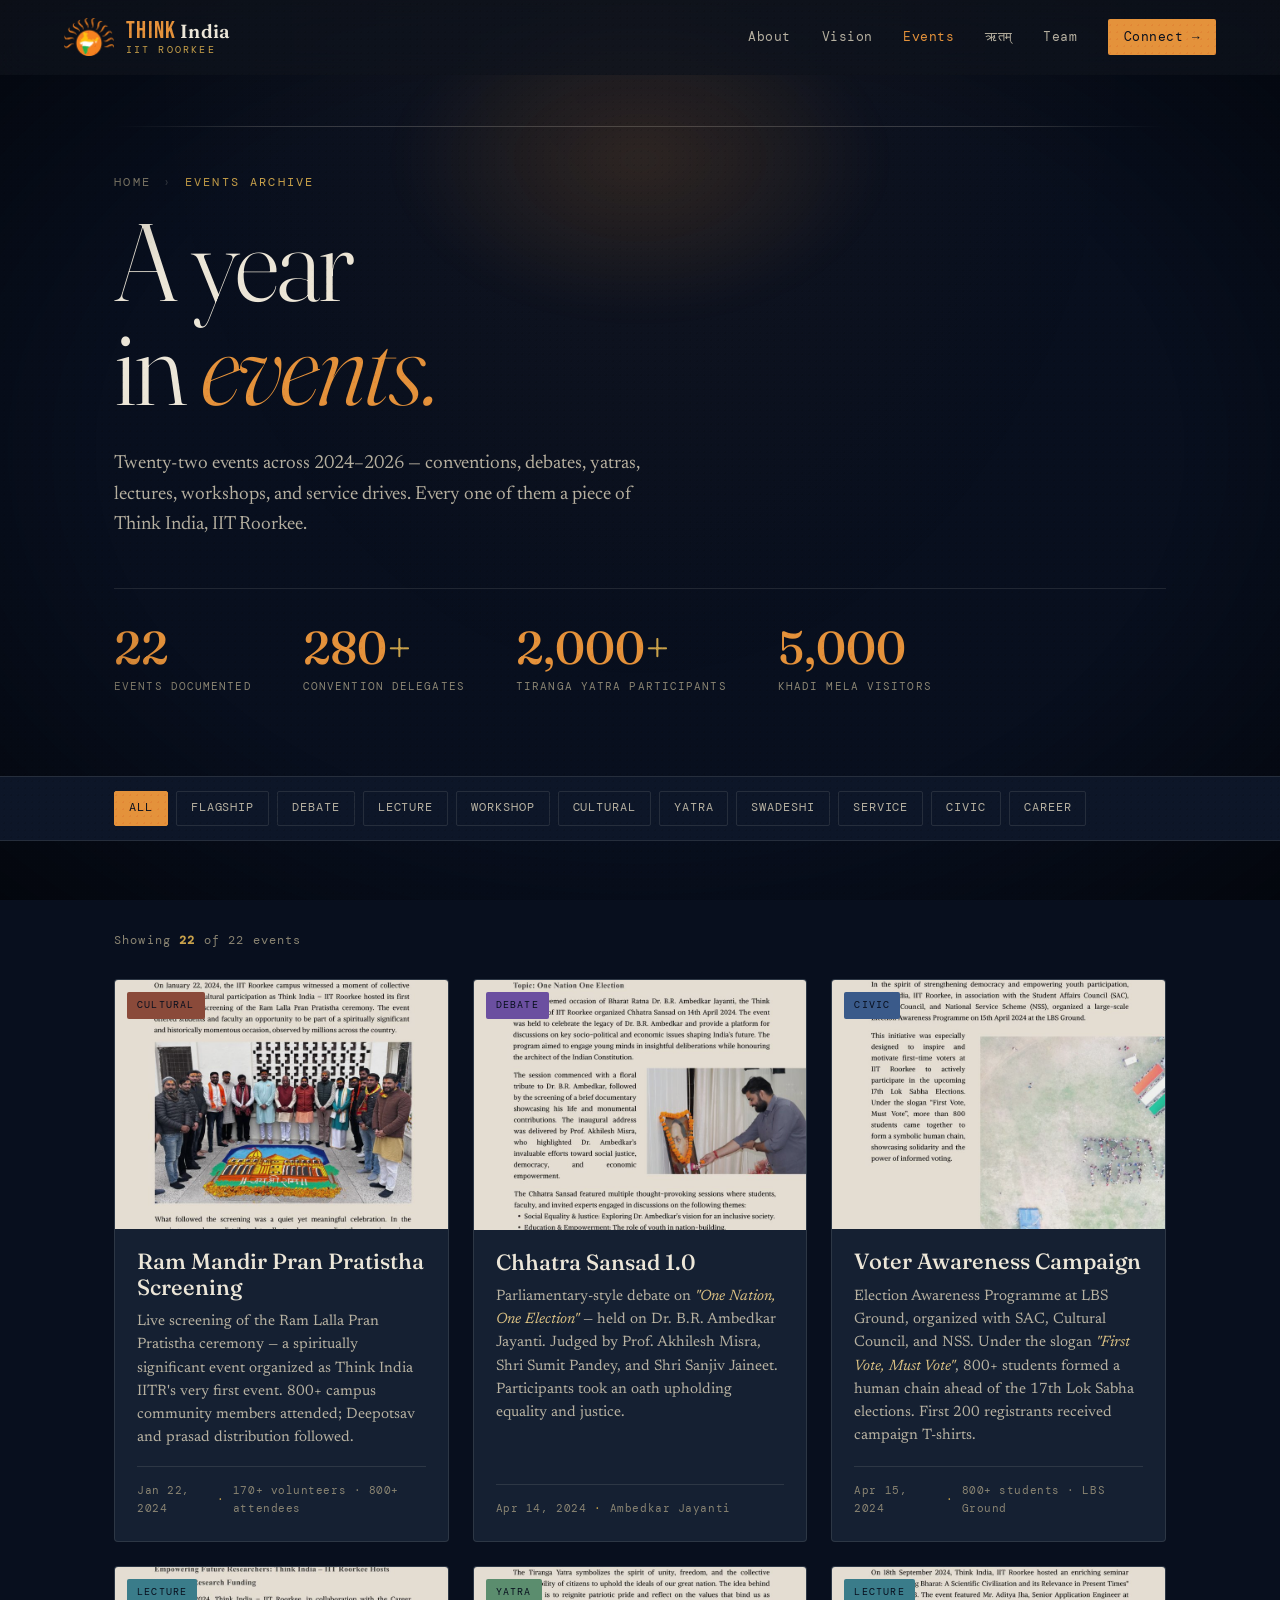
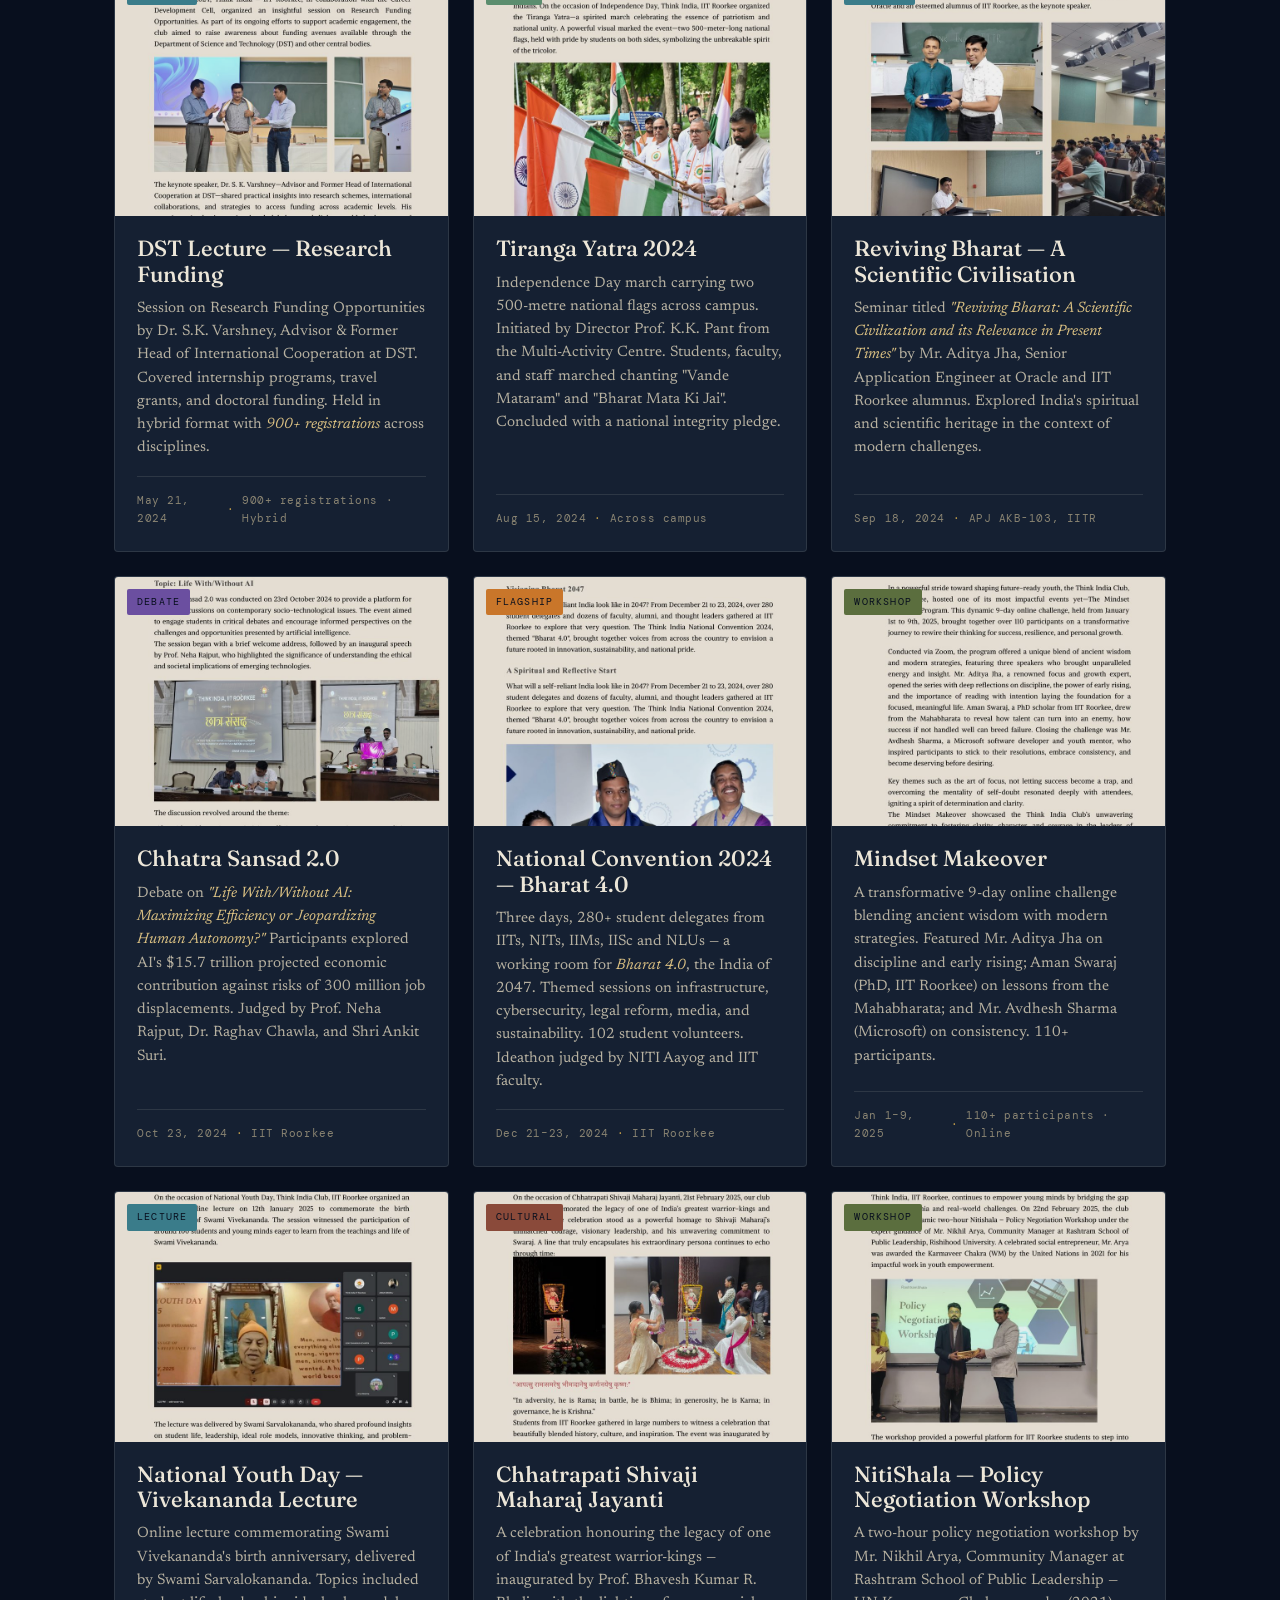
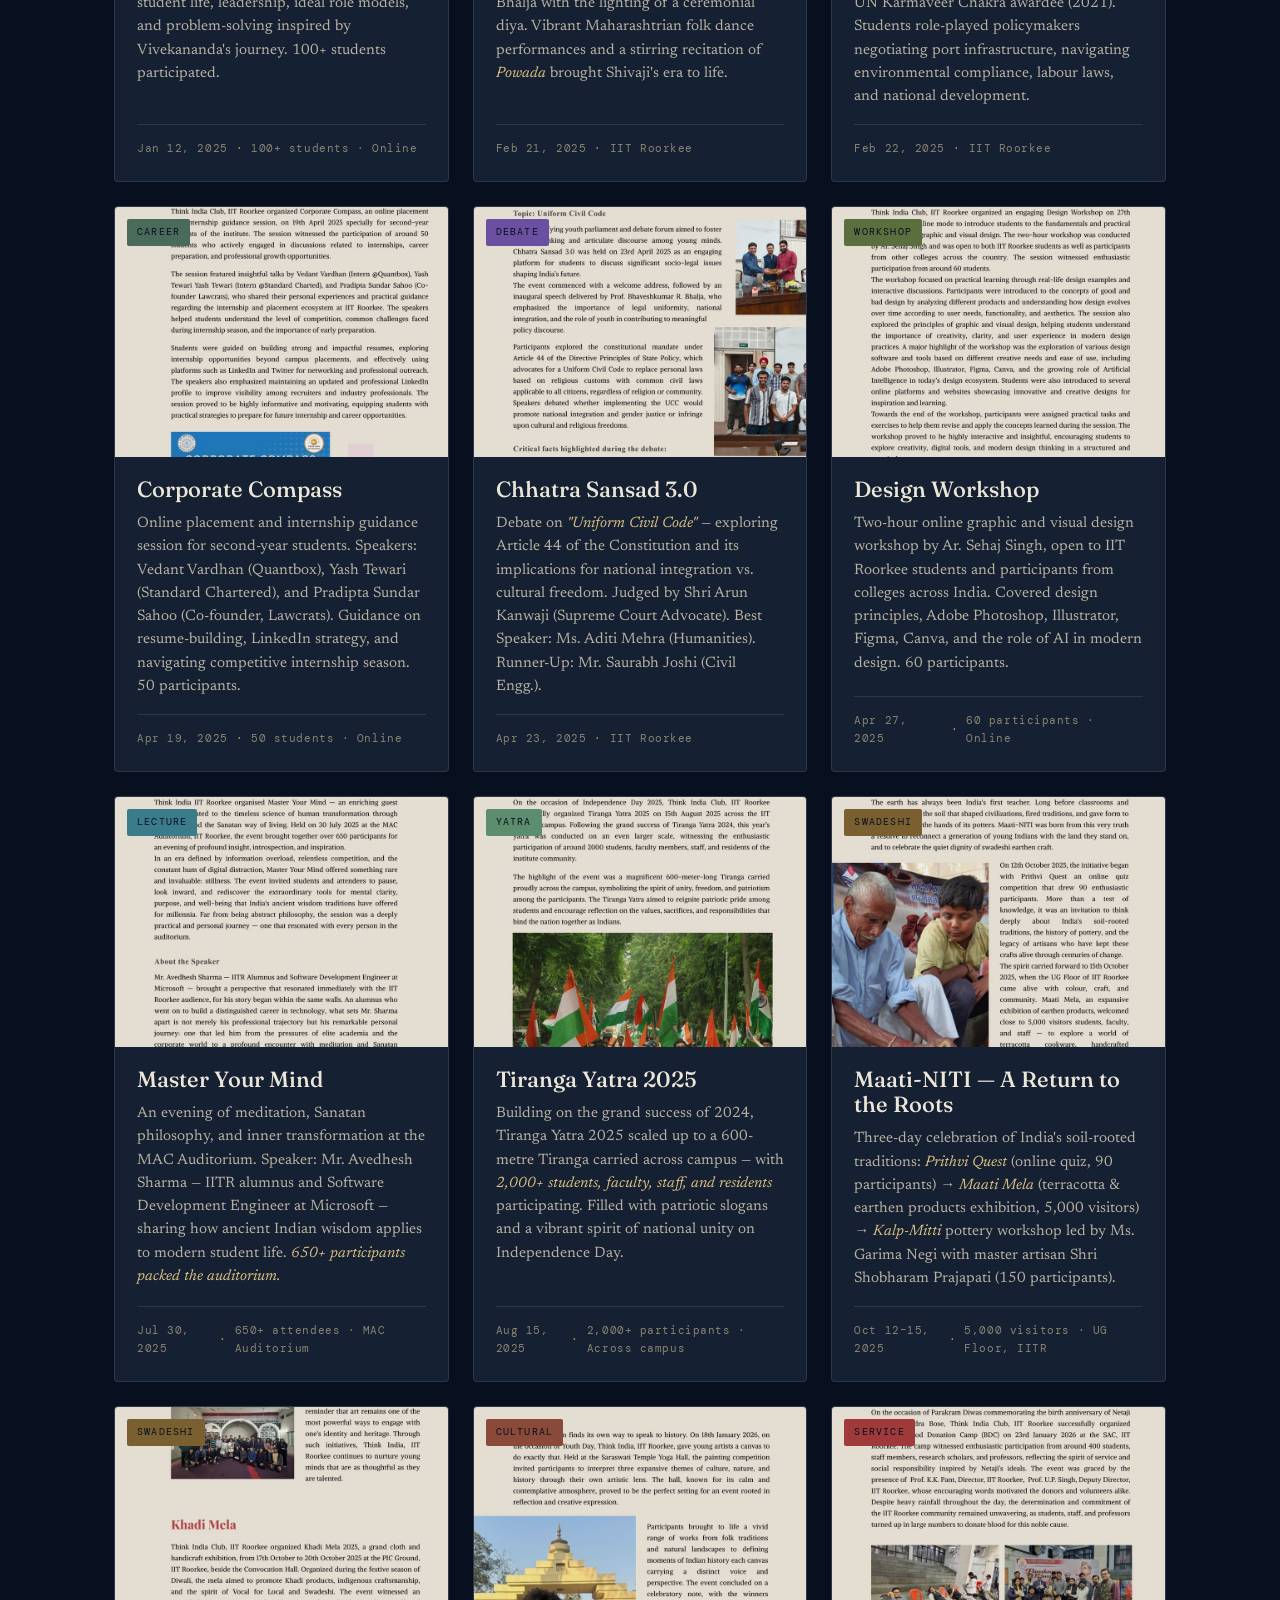
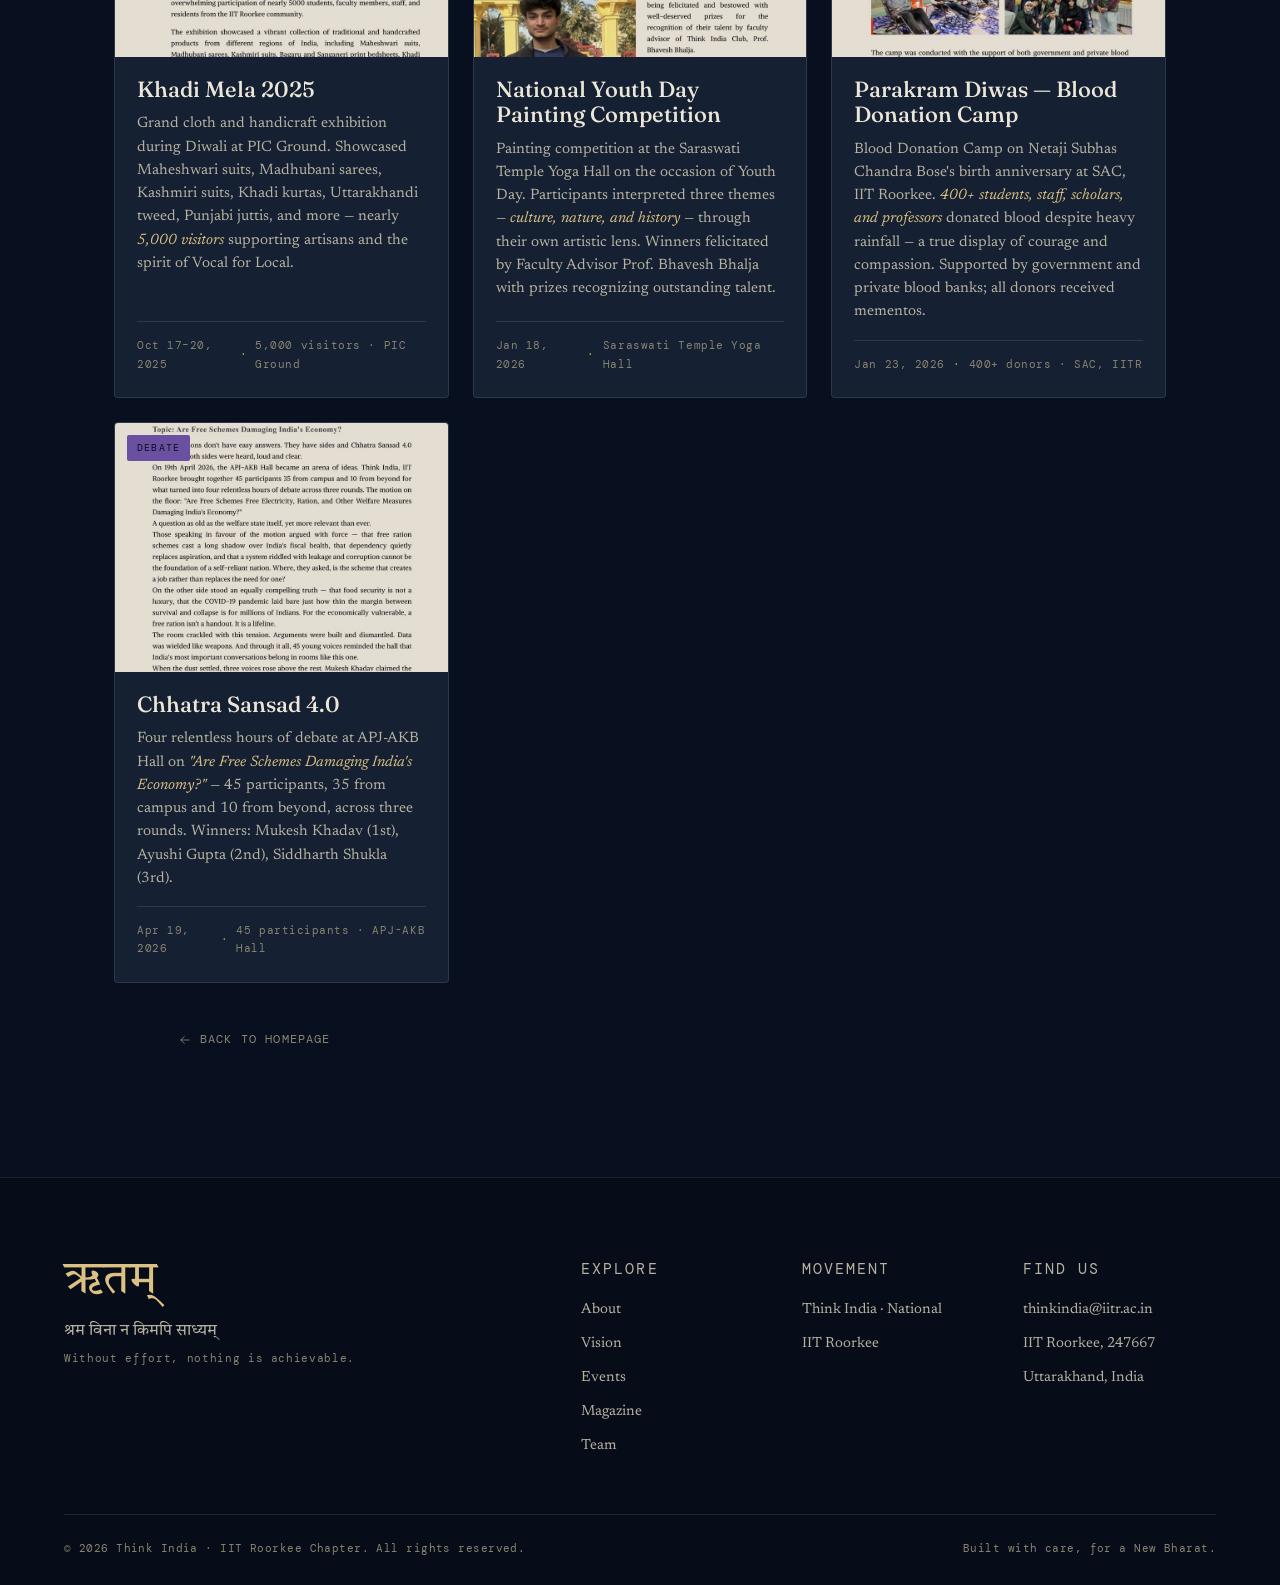
==== commit 1312e088: "Redesign: navy-blue bg, Bebas Neue 'Think', real logo in nav - Background shifted from charcoal to d" ====
--- a/events.html
+++ b/events.html
@@ -8,7 +8,7 @@
 
   <link rel="preconnect" href="https://fonts.googleapis.com">
   <link rel="preconnect" href="https://fonts.gstatic.com" crossorigin>
-  <link href="https://fonts.googleapis.com/css2?family=Fraunces:ital,opsz,wght,SOFT,WONK@0,9..144,300..900,0..100,0..1;1,9..144,300..900,0..100,0..1&family=Newsreader:ital,opsz,wght@0,6..72,300..700;1,6..72,300..700&family=Tiro+Devanagari+Sanskrit:ital@0;1&family=DM+Mono:wght@400;500&display=swap" rel="stylesheet">
+  <link href="https://fonts.googleapis.com/css2?family=Bebas+Neue&family=Fraunces:ital,opsz,wght,SOFT,WONK@0,9..144,300..900,0..100,0..1;1,9..144,300..900,0..100,0..1&family=Newsreader:ital,opsz,wght@0,6..72,300..700;1,6..72,300..700&family=Tiro+Devanagari+Sanskrit:ital@0;1&family=DM+Mono:wght@400;500&display=swap" rel="stylesheet">
 
   <link rel="stylesheet" href="styles.css" />
   <style>
@@ -255,29 +255,9 @@
   <!-- NAV -->
   <header class="nav" id="nav">
     <a href="index.html" class="brand" aria-label="Think India IIT Roorkee — home">
-      <svg class="brand-mark" viewBox="0 0 48 48" aria-hidden="true">
-        <g stroke="currentColor" stroke-width="1.4" fill="none" stroke-linecap="round">
-          <circle cx="24" cy="24" r="7.5" fill="currentColor" fill-opacity="0.1"/>
-          <line x1="24" y1="3" x2="24" y2="9"/>
-          <line x1="24" y1="39" x2="24" y2="45"/>
-          <line x1="3" y1="24" x2="9" y2="24"/>
-          <line x1="39" y1="24" x2="45" y2="24"/>
-          <line x1="9.1" y1="9.1" x2="13.4" y2="13.4"/>
-          <line x1="34.6" y1="34.6" x2="38.9" y2="38.9"/>
-          <line x1="38.9" y1="9.1" x2="34.6" y2="13.4"/>
-          <line x1="13.4" y1="34.6" x2="9.1" y2="38.9"/>
-          <line x1="24" y1="6.5" x2="24" y2="11.5" transform="rotate(22.5 24 24)"/>
-          <line x1="24" y1="6.5" x2="24" y2="11.5" transform="rotate(67.5 24 24)"/>
-          <line x1="24" y1="6.5" x2="24" y2="11.5" transform="rotate(112.5 24 24)"/>
-          <line x1="24" y1="6.5" x2="24" y2="11.5" transform="rotate(157.5 24 24)"/>
-          <line x1="24" y1="6.5" x2="24" y2="11.5" transform="rotate(202.5 24 24)"/>
-          <line x1="24" y1="6.5" x2="24" y2="11.5" transform="rotate(247.5 24 24)"/>
-          <line x1="24" y1="6.5" x2="24" y2="11.5" transform="rotate(292.5 24 24)"/>
-          <line x1="24" y1="6.5" x2="24" y2="11.5" transform="rotate(337.5 24 24)"/>
-        </g>
-      </svg>
+      <img src="images/logo-nav.png" class="brand-mark" alt="Think India logo" width="102" height="78" />
       <span class="brand-text">
-        <span class="brand-name">Think India</span>
+        <span class="brand-name"><span class="brand-think">Think</span> India</span>
         <span class="brand-sub">IIT Roorkee</span>
       </span>
     </a>
--- a/styles.css
+++ b/styles.css
@@ -6,11 +6,11 @@
 
 /* ─────────────────────────  TOKENS  ───────────────────────── */
 :root {
-  /* Palette — Midnight Bharat. */
-  --bg:          #10141c;       /* deep midnight navy-charcoal */
-  --surface:     #171c28;       /* sections, panels */
-  --surface-2:   #1f2536;       /* raised cards */
-  --surface-3:   #0c0f15;       /* deepest — magazine band */
+  /* Palette — Midnight Bharat (navy shift). */
+  --bg:          #080f1e;       /* deep midnight navy-blue */
+  --surface:     #0d1628;       /* sections, panels — blue navy */
+  --surface-2:   #152032;       /* raised cards — elevated navy */
+  --surface-3:   #060c18;       /* deepest — magazine band */
 
   --ink:         #ece6d8;       /* primary text — warm parchment */
   --ink-soft:    #b7b1a1;       /* secondary text */
@@ -31,6 +31,7 @@
   --f-body:    "Newsreader", "EB Garamond", Georgia, serif;
   --f-deva:    "Tiro Devanagari Sanskrit", "Newsreader", serif;
   --f-mono:    "DM Mono", "JetBrains Mono", ui-monospace, monospace;
+  --f-bold:    "Bebas Neue", "Anton", Impact, sans-serif;
 
   /* Spacing */
   --shell-pad-x: clamp(20px, 5vw, 80px);
@@ -126,9 +127,9 @@
   color: var(--ink);
 }
 .brand-mark {
-  width: 34px; height: 34px;
-  color: var(--saffron);
+  width: auto; height: 38px;
   flex-shrink: 0;
+  object-fit: contain;
 }
 .brand-text { display: flex; flex-direction: column; line-height: 1.05; }
 .brand-name {
@@ -136,6 +137,17 @@
   font-weight: 600;
   font-size: 19px;
   letter-spacing: 0.01em;
+  display: flex;
+  align-items: baseline;
+  gap: 0.18em;
+}
+.brand-think {
+  font-family: var(--f-bold);
+  font-weight: 400;        /* Bebas Neue has no weight axis — 400 is its bold */
+  font-size: 24px;
+  letter-spacing: 0.06em;
+  color: var(--saffron);
+  line-height: 1;
 }
 .brand-sub {
   font-family: var(--f-mono);
@@ -253,13 +265,19 @@
 }
 .hero-title-pre {
   display: block;
-  font-weight: 300;
+  font-family: var(--f-bold);
+  font-weight: 400;
+  font-style: normal;
+  font-size: clamp(3.2rem, 9vw, 9rem);
+  letter-spacing: 0.08em;
+  color: var(--saffron);
+  line-height: 0.9;
+}
+.hero-title-main {
+  display: block;
+  font-weight: 700;
+  color: var(--ink);
   font-style: italic;
-}
-.hero-title-main {
-  display: block;
-  font-weight: 600;
-  color: var(--saffron);
 }
 .hero-title-sub {
   display: block;
